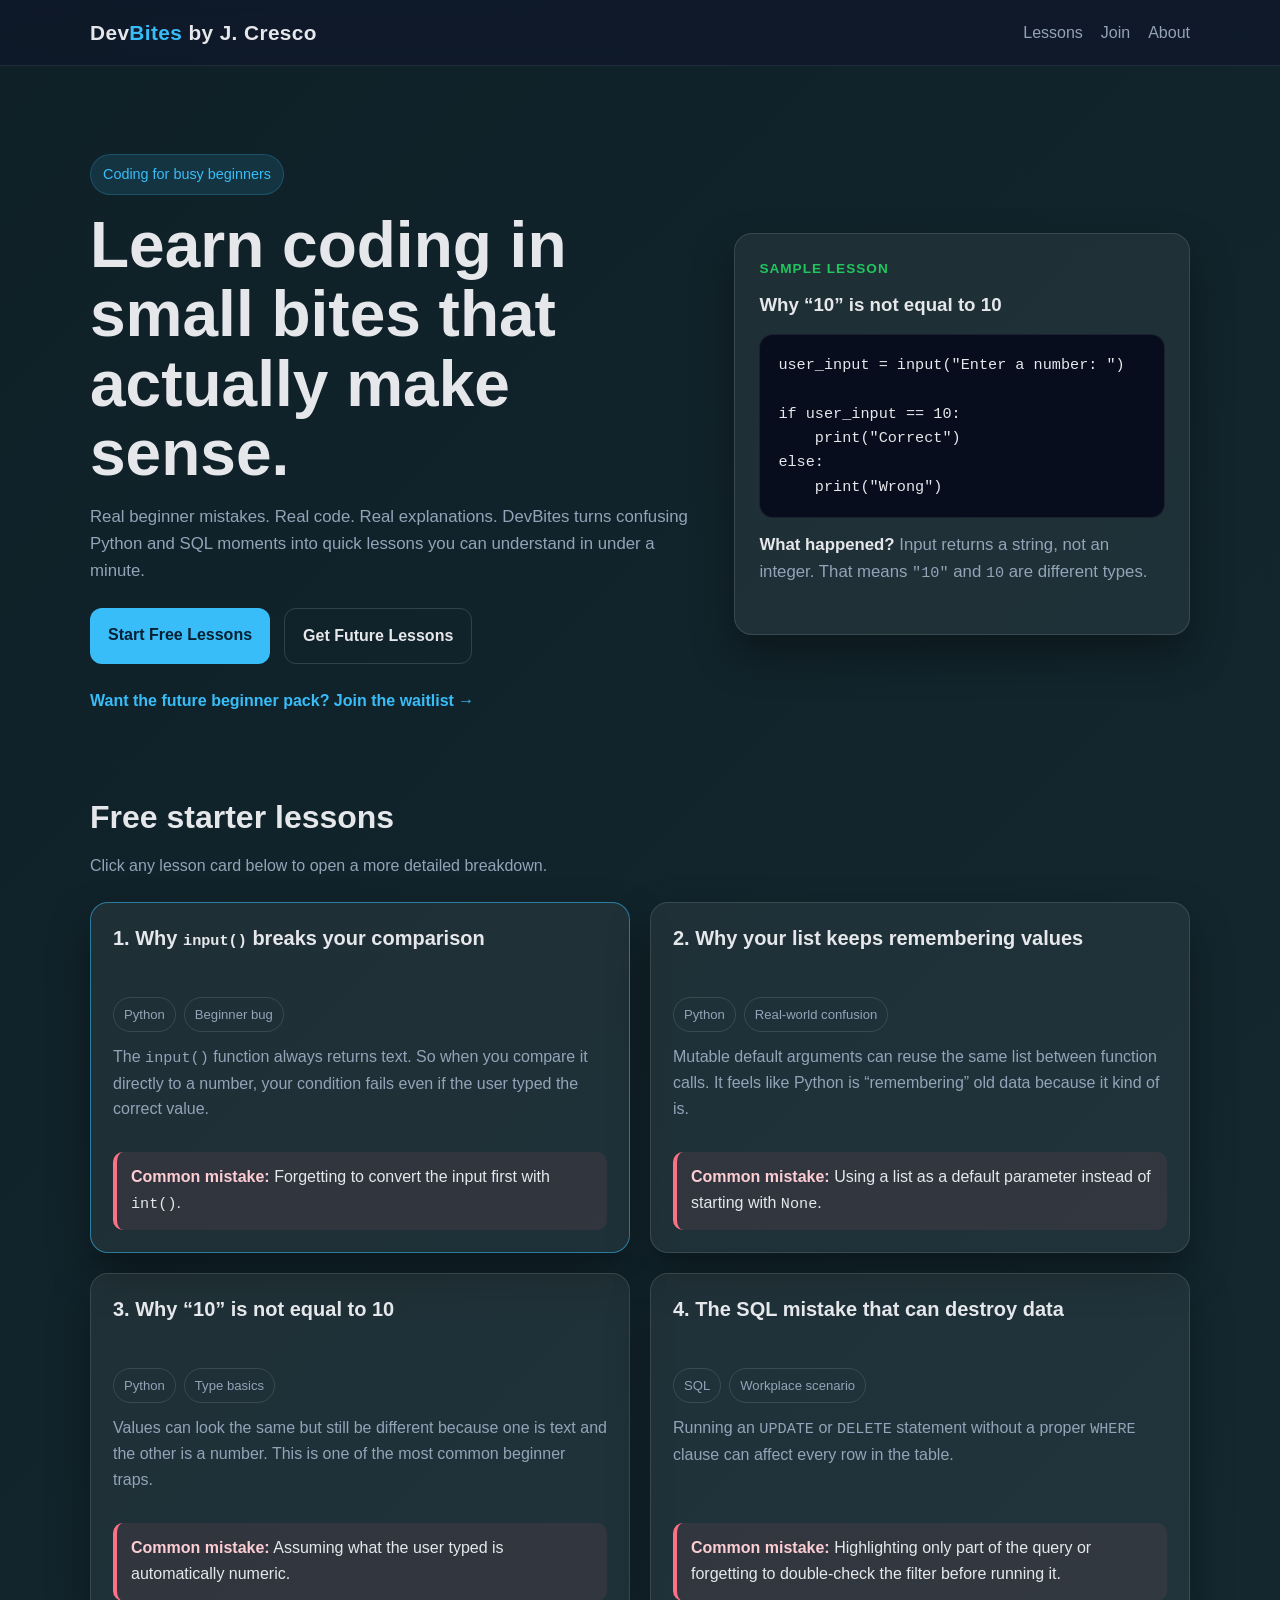
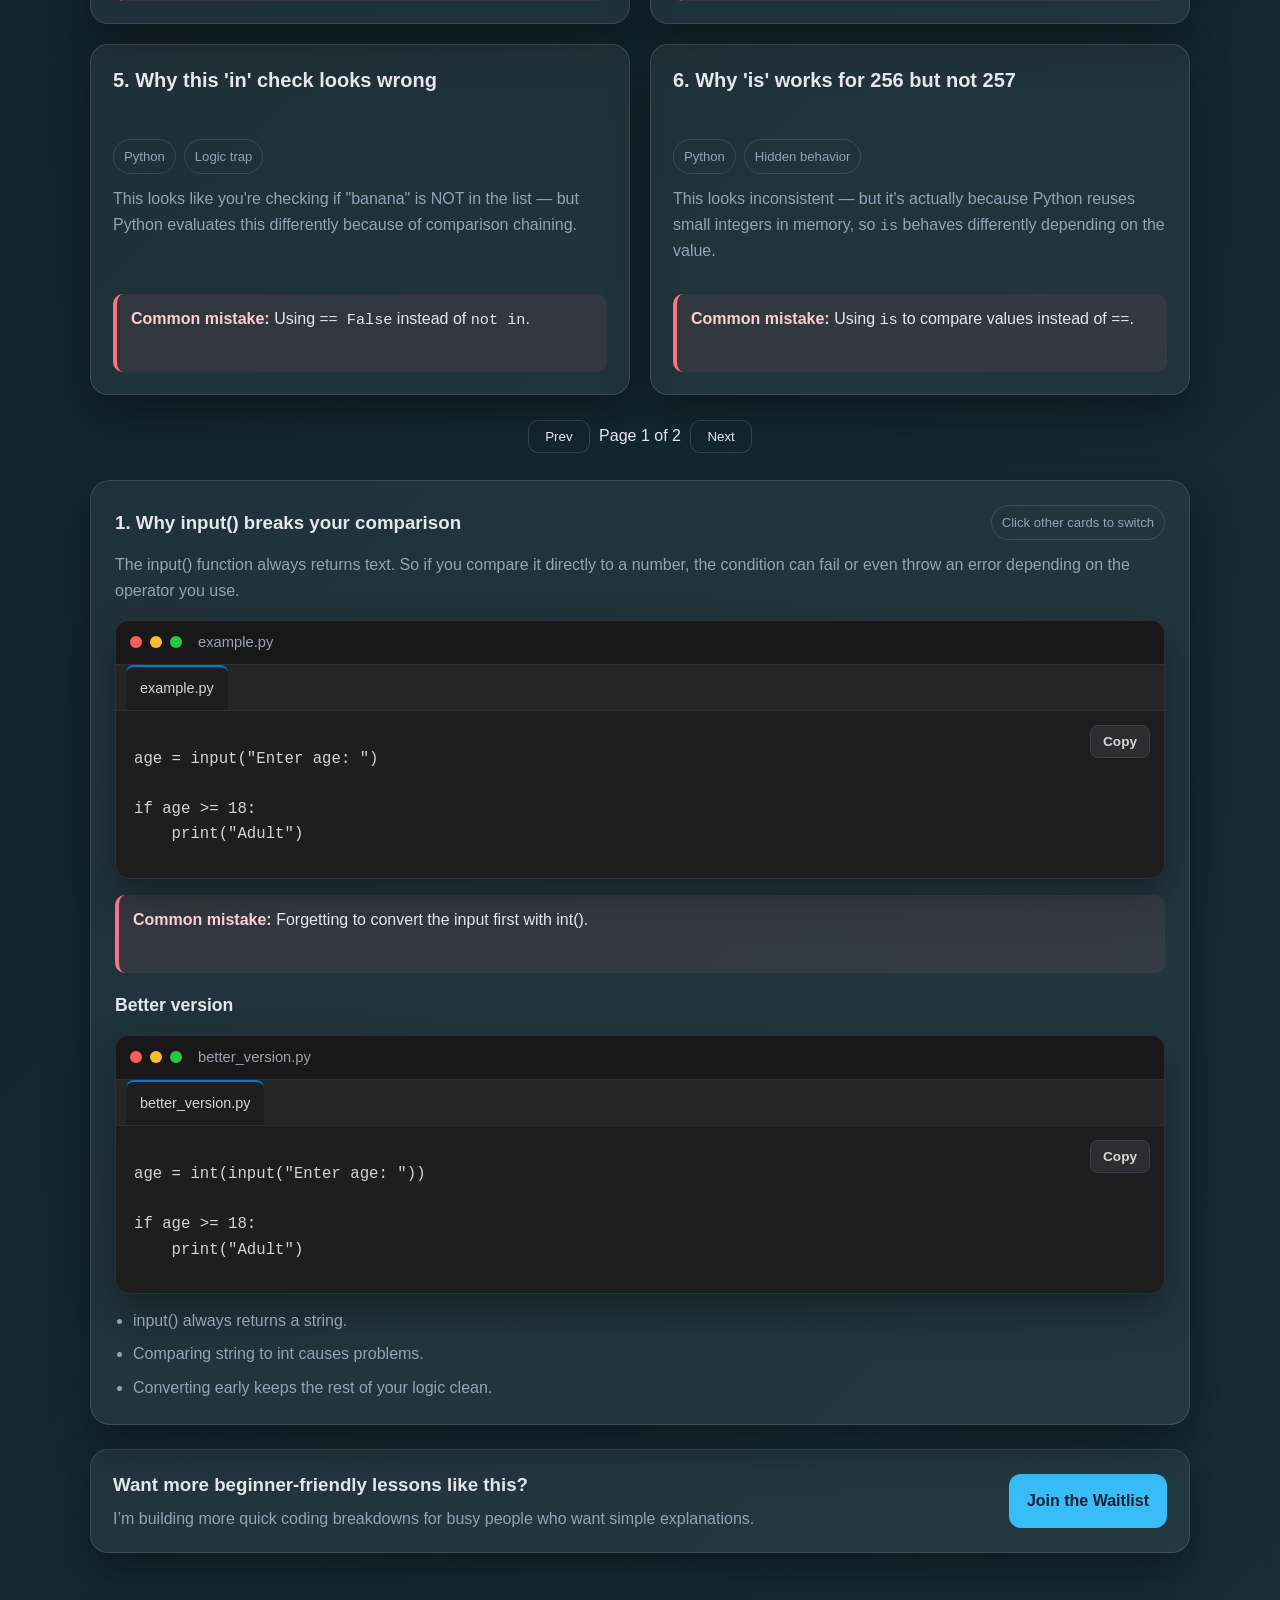
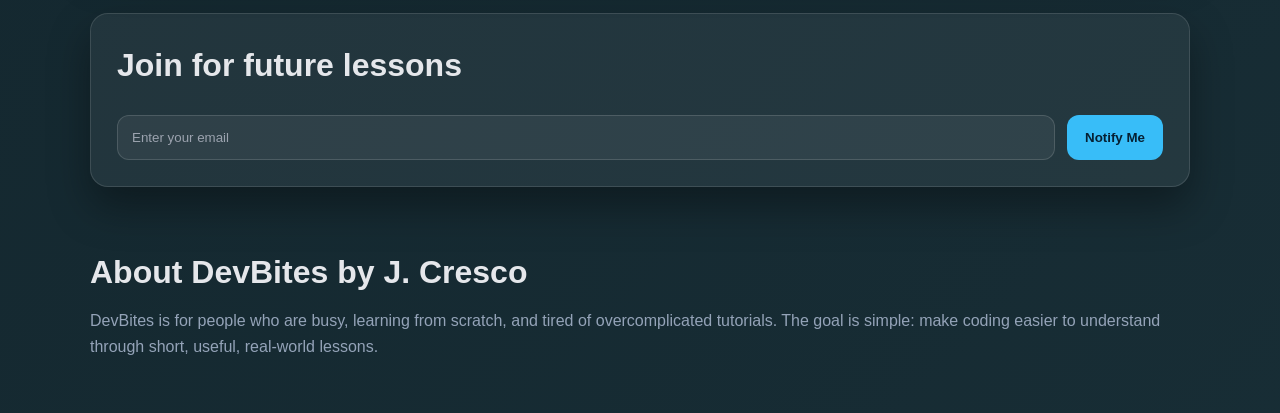
==== index.html @ bccb5536 "Update index.html" ====
<!DOCTYPE html>
<html lang="en">
<head>
    <meta charset="UTF-8">
    <meta name="viewport" content="width=device-width, initial-scale=1.0">
    <link href="styles.css" rel="stylesheet">
    <title>DevBites — Coding in 60 Seconds</title>
</head>
<body>
<nav class="nav">
  <div class="container nav-inner">
    <a href="#home" class="logo">Dev<span>Bites</span> by J. Cresco</a>
    <div class="nav-links">
      <a href="#lessons">Lessons</a>
      <a href="#join">Join</a>
      <a href="#about">About</a>
    </div>
  </div>
</nav>

<header class="hero" id="home">
  <div class="container hero-grid">
    <div>
      <div class="tag">Coding for busy beginners</div>
      <h1>Learn coding in small bites that actually make sense.</h1>
      <p>
        Real beginner mistakes. Real code. Real explanations. DevBites turns confusing Python and SQL moments into quick lessons you can understand in under a minute.
      </p>
      <div class="hero-actions">
        <a href="#lessons" class="btn btn-primary">Start Free Lessons</a>
        <a href="#join" class="btn btn-secondary">Get Future Lessons</a>
      </div>
      <a class="cta-inline" href="#join">Want the future beginner pack? Join the waitlist →</a>
    </div>

    <div class="hero-card">
      <div class="mini-label">Sample lesson</div>
      <h3 style="margin-bottom: 14px;">Why “10” is not equal to 10</h3>
      <div class="code-demo">
<pre><code>user_input = input("Enter a number: ")

if user_input == 10:
    print("Correct")
else:
    print("Wrong")</code></pre>
      </div>
      <p style="margin-top: 14px; color: var(--muted);">
        <strong style="color: var(--text);">What happened?</strong> Input returns a string, not an integer. That means <code>"10"</code> and <code>10</code> are different types.
      </p>
    </div>
  </div>
</header>

<section id="lessons">
  <div class="container">
    <h2 class="section-title">Free starter lessons</h2>
    <p class="section-sub">
      Click any lesson card below to open a more detailed breakdown.
    </p>

    <div class="grid" id="card-container">
      <article class="card" data-title="1. Why input() breaks your comparison" data-description="The input() function always returns text. So if you compare it directly to a number, the condition can fail or even throw an error depending on the operator you use." data-code="age = input(&quot;Enter age: &quot;)\n\nif age &gt;= 18:\n    print(&quot;Adult&quot;)" data-mistake="Forgetting to convert the input first with int()." data-fix="age = int(input(&quot;Enter age: &quot;))\n\nif age &gt;= 18:\n    print(&quot;Adult&quot;)" data-points="input() always returns a string.|Comparing string to int causes problems.|Converting early keeps the rest of your logic clean.">
        <h3>1. Why <code>input()</code> breaks your comparison</h3>
        <div class="lesson-meta">
          <span class="pill">Python</span>
          <span class="pill">Beginner bug</span>
        </div>
        <p class="lesson-text">
          The <code>input()</code> function always returns text. So when you compare it directly to a number, your condition fails even if the user typed the correct value.
        </p>
        <div class="mistake">
          <strong>Common mistake:</strong> Forgetting to convert the input first with <code>int()</code>.
        </div>
      </article>

      <article class="card" data-title="2. Why your list keeps remembering values" data-description="Mutable default arguments can reuse the same list between function calls. It feels like Python is remembering old data because the same list object is reused." data-code="def add_item(item, my_list=[]):\n    my_list.append(item)\n    return my_list" data-mistake="Using a list as a default parameter instead of starting with None." data-fix="def add_item(item, my_list=None):\n    if my_list is None:\n        my_list = []\n    my_list.append(item)\n    return my_list" data-points="Default values are created once.|Lists are mutable, so changes stick around.|Use None for safer function defaults.">
        <h3>2. Why your list keeps remembering values</h3>
        <div class="lesson-meta">
          <span class="pill">Python</span>
          <span class="pill">Real-world confusion</span>
        </div>
        <p class="lesson-text">
          Mutable default arguments can reuse the same list between function calls. It feels like Python is “remembering” old data because it kind of is.
        </p>
        <div class="mistake">
          <strong>Common mistake:</strong> Using a list as a default parameter instead of starting with <code>None</code>.
        </div>
      </article>

      <article class="card" data-title="3. Why “10” is not equal to 10" data-description="Values can look identical to us but still be different to Python because one is text and the other is a number." data-code="print(&quot;10&quot; == 10)   # False\nprint(int(&quot;10&quot;) == 10)   # True" data-mistake="Assuming what the user typed is automatically numeric." data-fix="user_input = int(input(&quot;Enter a number: &quot;))\nprint(user_input == 10)" data-points="Strings and integers are different types.|Same visual value does not mean same data type.|Type conversion is part of real input handling.">
        <h3>3. Why “10” is not equal to 10</h3>
        <div class="lesson-meta">
          <span class="pill">Python</span>
          <span class="pill">Type basics</span>
        </div>
        <p class="lesson-text">
          Values can look the same but still be different because one is text and the other is a number. This is one of the most common beginner traps.
        </p>
        <div class="mistake">
          <strong>Common mistake:</strong> Assuming what the user typed is automatically numeric.
        </div>
      </article>

      <article class="card" data-title="4. The SQL mistake that can destroy data" data-description="Running an UPDATE or DELETE statement without a proper WHERE clause can affect every row in the table. This is one of those simple mistakes with massive consequences." data-code="DELETE FROM Customers\n-- WHERE CustomerID = 12" data-mistake="Highlighting only part of the query or forgetting to double-check the filter before running it." data-fix="SELECT * FROM Customers WHERE CustomerID = 12;\n\nDELETE FROM Customers\nWHERE CustomerID = 12;" data-points="Always preview rows with SELECT first.|Never rush DELETE or UPDATE statements.|One missing WHERE can affect the whole table.">
        <h3>4. The SQL mistake that can destroy data</h3>
        <div class="lesson-meta">
          <span class="pill">SQL</span>
          <span class="pill">Workplace scenario</span>
        </div>
        <p class="lesson-text">
          Running an <code>UPDATE</code> or <code>DELETE</code> statement without a proper <code>WHERE</code> clause can affect every row in the table.
        </p>
        <div class="mistake">
          <strong>Common mistake:</strong> Highlighting only part of the query or forgetting to double-check the filter before running it.
        </div>
      </article>

      <article class="card"
  data-title="5. Why this 'in' check looks wrong"
  data-description="This looks like you're checking if 'banana' is not in the list. But Python evaluates this differently due to operator chaining."
  data-code="items = [&quot;apple&quot;, &quot;banana&quot;, &quot;cherry&quot;]\n\nprint(&quot;banana&quot; in items == False)"
  data-mistake="Assuming this checks if 'banana' is NOT in the list."
  data-fix="items = [&quot;apple&quot;, &quot;banana&quot;, &quot;cherry&quot;]\n\nprint(&quot;banana&quot; not in items)"
  data-points="Python chains comparisons automatically.|This is evaluated differently than expected.|Use 'not in' for clarity.">

  <h3>5. Why this 'in' check looks wrong</h3>

  <div class="lesson-meta">
    <span class="pill">Python</span>
    <span class="pill">Logic trap</span>
  </div>

  <p class="lesson-text">
    This looks like you're checking if "banana" is NOT in the list — but Python evaluates this differently because of comparison chaining.
  </p>

  <div class="mistake">
    <strong>Common mistake:</strong> Using <code>== False</code> instead of <code>not in</code>.
  </div>
</article>

        <article class="card"
  data-title="6. Why 'is' works for 256 but not 257"
  data-description="This looks inconsistent — but it's actually about how Python handles memory and object identity."
  data-code="a = 256\nb = 256\nprint(a is b)\n\nx = int(&quot;257&quot;)\ny = int(&quot;257&quot;)\nprint(x is y)"
  data-mistake="Using 'is' to compare values instead of checking identity."
  data-fix="a = 256\nb = 256\nprint(a == b)\n\nx = int(&quot;257&quot;)\ny = int(&quot;257&quot;)\nprint(x == y)"
  data-points="'is' checks if both variables point to the same object.|Python caches small integers (usually -5 to 256).|Use '==' when comparing values, not 'is'.">

  <h3>6. Why 'is' works for 256 but not 257</h3>

  <div class="lesson-meta">
    <span class="pill">Python</span>
    <span class="pill">Hidden behavior</span>
  </div>

  <p class="lesson-text">
    This looks inconsistent — but it's actually because Python reuses small integers in memory, so <code>is</code> behaves differently depending on the value.
  </p>

  <div class="mistake">
    <strong>Common mistake:</strong> Using <code>is</code> to compare values instead of <code>==</code>.
  </div>
</article>

        <article class="card"
  data-title="7. Why modifying one list changes the other"
  data-description="This looks like you're creating a copy — but both variables actually point to the same list in memory."
  data-code="a = [1, 2, 3]\nb = a\n\nb.append(4)\n\nprint(a)"
  data-mistake="Assuming that assigning a list to another variable creates a copy."
  data-fix="a = [1, 2, 3]\nb = a.copy()\n\nb.append(4)\n\nprint(a)"
  data-points="Lists are mutable objects.|Assignment copies the reference, not the value.|Use .copy() to create a separate list.">

  <h3>7. Why modifying one list changes the other</h3>

  <div class="lesson-meta">
    <span class="pill">Python</span>
    <span class="pill">Memory trap</span>
  </div>

  <p class="lesson-text">
    It looks like <code>b</code> is a separate list — but it's actually pointing to the same object as <code>a</code>, so changes affect both.
  </p>

  <div class="mistake">
    <strong>Common mistake:</strong> Thinking <code>b = a</code> creates a copy instead of a reference.
  </div>
</article>  

     <article class="card"
  data-title="8. Why removing items in a loop breaks your list"
  data-description="Removing items while looping through a list can skip elements and give unexpected results."
  data-code="data = [1, 2, 3, 4]\n\nfor i in data:\n    if i % 2 == 0:\n        data.remove(i)\n\nprint(data)"
  data-mistake="Modifying a list while iterating over it."
  data-fix="data = [1, 2, 3, 4]\n\nfiltered = [i for i in data if i % 2 != 0]\n\nprint(filtered)"
  data-points="Removing items shifts the list positions.|The loop skips elements after removal.|Use list comprehension or a copy instead.">

  <h3>8. Why removing items in a loop breaks your list</h3>

  <div class="lesson-meta">
    <span class="pill">Python</span>
    <span class="pill">Loop trap</span>
  </div>

  <p class="lesson-text">
    Removing items while looping through a list can skip elements because the list shifts during iteration.
  </p>

  <div class="mistake">
    <strong>Common mistake:</strong> Modifying a list while iterating over it.
      
  </div>
</article>
        
        <article class="card"
  data-title="9. Why length stays 3 even after clearing the list"
  data-description="You stored the length before modifying the list, so it doesn't change when the list is cleared."
  data-code="data = [1, 2, 3]\n\nlength = len(data)\ndata.clear()\n\nprint(length)\nprint(data)"
  data-mistake="Assuming variables automatically update when the original data changes."
  data-fix="data = [1, 2, 3]\n\ndata.clear()\nlength = len(data)\n\nprint(length)\nprint(data)"
  data-points="Variables store values, not live references to results.|len() is evaluated once when assigned.|Recalculate values after modifying data.">

  <h3>9. Why length stays 3 even after clearing the list</h3>

  <div class="lesson-meta">
    <span class="pill">Python</span>
    <span class="pill">State trap</span>
  </div>

  <p class="lesson-text">
    The length is calculated before the list is cleared — so the variable keeps the old value even after the list changes.
  </p>

  <div class="mistake">
    <strong>Common mistake:</strong> Thinking variables update automatically when the data changes.
  </div>
</article>

<article class="card"
  data-title="10. Why += changes the original list"
  data-description="Using += on a list modifies the same object instead of creating a new one, which can be confusing when multiple variables point to it."
  data-code="a = [1, 2]\nb = a\n\na += [3]\n\nprint(b)"
  data-mistake="Thinking += creates a brand new list every time."
  data-fix="a = [1, 2]\nb = a.copy()\n\na += [3]\n\nprint(b)"
  data-points="Lists are mutable.|+= changes the existing list object.|Copy first if you want separate lists.">

  <h3>10. Why <code>+=</code> changes the original list</h3>

  <div class="lesson-meta">
    <span class="pill">Python</span>
    <span class="pill">Mutation trap</span>
  </div>

  <p class="lesson-text">
    It looks harmless, but <code>+=</code> can modify the same list in place — which means other variables pointing to it also see the change.
  </p>

  <div class="mistake">
    <strong>Common mistake:</strong> Thinking <code>+=</code> always creates a brand new list.
  </div>
</article>

        <article class="card"
  data-title="11. Why negative indexing works backwards"
  data-description="Python allows you to access list elements from the end using negative numbers. This can be confusing if you're only used to starting from index 0."
  data-code="data = [1, 2, 3, 4]\n\nprint(data[-1])\nprint(data[-2])"
  data-mistake="Thinking negative indexes are invalid or will cause an error."
  data-fix="data = [1, 2, 3, 4]\n\n# Last item\nprint(data[-1])\n\n# Second to last item\nprint(data[-2])"
  data-points="Index -1 means last item.|Index -2 means second to last.|Negative indexing works from the end of the list.">

  <h3>11. Why negative indexing works backwards</h3>

  <div class="lesson-meta">
    <span class="pill">Python</span>
    <span class="pill">Indexing</span>
  </div>

  <p class="lesson-text">
    Python lets you access elements from the end of a list using negative indexes — which is powerful once you understand it.
  </p>

  <div class="mistake">
    <strong>Common mistake:</strong> Thinking negative indexes are invalid or will cause an error.
  </div>
</article>
        </div>

<div class="pagination">
  <button id="prev">Prev</button>
  <span id="page-info"></span>
  <button id="next">Next</button>
</div>

    <div class="detail-box glow-box" id="lesson-detail">
  <div class="detail-top">
    <h3 id="detail-title">1. Why input() breaks your comparison</h3>
    <span class="pill">Click other cards to switch</span>
  </div>

  <p class="detail-description" id="detail-description">
    The input() function always returns text. So if you compare it directly to a number, the condition can fail or even throw an error depending on the operator you use.
  </p>

  <div class="editor-code-box">
    <div class="editor-topbar">
      <div class="window-controls">
        <span class="dot red"></span>
        <span class="dot yellow"></span>
        <span class="dot green"></span>
      </div>
      <div class="editor-title">example.py</div>
    </div>

    <div class="tab-bar">
      <div class="tab active">example.py</div>
    </div>

    <div class="code-wrapper">
      <button class="copy-btn" data-copy="detail-code">Copy</button>
      <pre><code id="detail-code">age = input("Enter age: ")

if age >= 18:
    print("Adult")</code></pre>
    </div>
  </div>

  <div class="mistake detail-mistake-box">
    <strong>Common mistake:</strong>
    <span id="detail-mistake">Forgetting to convert the input first with int().</span>
  </div>

  <h3 class="section-heading">Better version</h3>

  <div class="editor-code-box">
    <div class="editor-topbar">
      <div class="window-controls">
        <span class="dot red"></span>
        <span class="dot yellow"></span>
        <span class="dot green"></span>
      </div>
      <div class="editor-title">better_version.py</div>
    </div>

    <div class="tab-bar">
      <div class="tab active">better_version.py</div>
    </div>

    <div class="code-wrapper">
      <button class="copy-btn" data-copy="detail-fix">Copy</button>
      <pre><code id="detail-fix">age = int(input("Enter age: "))

if age >= 18:
    print("Adult")</code></pre>
    </div>
  </div>

  <ul class="detail-list" id="detail-points">
    <li>input() always returns a string.</li>
    <li>Comparing string to int causes problems.</li>
    <li>Converting early keeps the rest of your logic clean.</li>
  </ul>
</div>

<div class="cta-strip">
  <div>
    <h3 class="cta-heading">Want more beginner-friendly lessons like this?</h3>
    <p>I’m building more quick coding breakdowns for busy people who want simple explanations.</p>
  </div>
  <a href="#join" class="btn btn-primary">Join the Waitlist</a>
</div>
</section>

<section id="join">
  <div class="container">
    <div class="email-box">
      <h2 class="section-title">Join for future lessons</h2>
      <form action="https://formspree.io/f/xqewzlkz" method="POST">
  <input type="email" name="email" placeholder="Enter your email" required>
  <input type="hidden" name="_next" value="https://kaelmic.github.io/devbites/thank-you.html">
  <button class="btn btn-primary" type="submit">Notify Me</button>
</form>
    </div>
  </div>
</section>

<section id="about" class="about">
  <div class="container">
    <h2 class="section-title">About DevBites by J. Cresco</h2>
    <p class="section-sub">
      DevBites is for people who are busy, learning from scratch, and tired of overcomplicated tutorials. The goal is simple: make coding easier to understand through short, useful, real-world lessons.
    </p>
  </div>
</section>

  <script src="script.js"></script>

</body>
</html>
---- styles.css ----
:root {
      --bg: #0f172a;
      --card: rgba(255, 255, 255, 0.06);
      --card-border: rgba(255, 255, 255, 0.12);
      --text: #e5e7eb;
      --muted: #94a3b8;
      --accent: #38bdf8;
      --accent-2: #22c55e;
      --danger: #fb7185;
      --shadow: 0 20px 40px rgba(0, 0, 0, 0.35);
      --radius: 18px;
      --max: 1100px;
    }

    * {
      box-sizing: border-box;
      margin: 0;
      padding: 0;
    }

    html {
      scroll-behavior: smooth;
    }

    body {
      font-family: Arial, Helvetica, sans-serif;
      background: linear-gradient(135deg, #0f2027, #203a43, #2c5364);
      background-size: 400% 400%;
      color: #e5e7eb;;
      line-height: 1.6;
    }

    a {
      color: inherit;
      text-decoration: none;
    }

    .container {
      width: min(92%, var(--max));
      margin: 0 auto;
    }

    .nav {
      position: sticky;
      top: 0;
      backdrop-filter: blur(10px);
      background: rgba(15, 23, 42, 0.75);
      border-bottom: 1px solid rgba(255,255,255,0.08);
      z-index: 100;
    }

    .nav-inner {
      display: flex;
      align-items: center;
      justify-content: space-between;
      padding: 16px 0;
    }

    .logo {
      font-size: 1.3rem;
      font-weight: 700;
      letter-spacing: 0.4px;
    }

    .logo span {
      color: var(--accent);
    }


    .nav-links {
      display: flex;
      gap: 18px;
      flex-wrap: wrap;
    }

    .nav-links a {
      color: var(--muted);
      transition: 0.2s ease;
    }

    .nav-links a:hover {
      color: var(--text);
    }

    .hero {
      padding: 88px 0 48px;
    }

    .hero-grid {
      display: grid;
      grid-template-columns: 1.15fr 0.85fr;
      gap: 28px;
      align-items: center;
    }

    .tag {
      display: inline-block;
      background: rgba(56, 189, 248, 0.12);
      color: var(--accent);
      border: 1px solid rgba(56, 189, 248, 0.22);
      padding: 8px 12px;
      border-radius: 999px;
      font-size: 0.9rem;
      margin-bottom: 16px;
    }

     h1 {
      font-size: clamp(2.2rem, 5vw, 4rem);
      line-height: 1.08;
      margin-bottom: 16px;
    }

    .hero p {
      color: var(--muted);
      font-size: 1.05rem;
      max-width: 620px;
      margin-bottom: 24px;
    }

    .hero-actions {
      display: flex;
      gap: 14px;
      flex-wrap: wrap;
      margin-bottom: 16px;
    }

    .btn {
      display: inline-block;
      padding: 14px 18px;
      border-radius: 12px;
      font-weight: 700;
      transition: transform 0.2s ease, opacity 0.2s ease, background 0.2s ease;
      border: none;
      cursor: pointer;
    }

    .btn:hover {
      transform: translateY(-2px);
      opacity: 0.95;
    }

    .btn-primary {
      background: var(--accent);
      color: #062033;
    }

    .btn-secondary {
      background: transparent;
      border: 1px solid rgba(255,255,255,0.14);
      color: var(--text);
    }

    .hero-card,
    .card,
    .email-box,
    .footer-box,
    .detail-box,
    .cta-strip {
      background: var(--card);
      border: 1px solid var(--card-border);
      border-radius: var(--radius);
      box-shadow: var(--shadow);
    }

    .hero-card {
      padding: 24px;
    }

    .mini-label {
      color: var(--accent-2);
      font-size: 0.85rem;
      font-weight: 700;
      margin-bottom: 10px;
      text-transform: uppercase;
      letter-spacing: 1px;
    }

    .code-demo {
      position: relative;
      background: rgba(2, 6, 23, 0.8);
      border-radius: 14px;
      padding: 18px;
      overflow-x: auto;
      border: 1px solid rgba(255,255,255,0.08);
    }

    .copy-btn {
      position: absolute;
      top: 12px;
      right: 12px;
      padding: 8px 12px;
      border: 1px solid rgba(255,255,255,0.12);
      background: rgba(255,255,255,0.08);
      color: var(--text);
      border-radius: 10px;
      cursor: pointer;
      font-size: 0.85rem;
      font-weight: 700;
      transition: 0.2s ease;
    }

    .copy-btn:hover {
      background: rgba(255,255,255,0.14);
    }

    pre, code {
      font-family: Consolas, Monaco, 'Courier New', monospace;
      font-size: 0.95rem;
    }

    section {
      padding: 30px 0;
    }

    .section-title {
      font-size: 2rem;
      margin-bottom: 10px;
    }

    .section-sub {
      color: var(--muted);
      margin-bottom: 24px;
      max-width: 100%;
    }

    .cta-inline {
      display: inline-flex;
      align-items: center;
      gap: 10px;
      color: var(--accent);
      font-weight: 700;
      margin-top: 8px;
    }

    .grid {
      display: grid;
      grid-template-columns: repeat(2, minmax(0, 1fr));
      gap: 20px;
      align-items: stretch;
    }

    .card {
      padding: 22px;
      transition: transform 0.2s ease, border-color 0.2s ease;
      cursor: pointer;
      display: flex;
      flex-direction: column;
      height: 100%;
    }

    .card:hover {
      transform: translateY(-5px);
      border-color: rgba(56, 189, 248, 0.4);
      background-color:#234350;
    }

    .card.active {
      border-color: rgba(56, 189, 248, 0.55);
    }

    .card h3 {
      font-size: 1.25rem;
  margin: 0 0 8px;
  min-height: 64px;
  line-height: 1.35;
    }

    .lesson-meta {
      display: flex;
  gap: 8px;
  flex-wrap: wrap;
  align-items: center;
  margin: 0 0 12px;
  min-height: 34px;
    }

    .pill {
      display: inline-block;
      padding: 6px 10px;
      border-radius: 999px;
      font-size: 0.82rem;
      color: var(--muted);
      border: 1px solid rgba(255,255,255,0.12);
    }

    .lesson-text {
      color: var(--muted);
      margin: 0 0 12px;
  min-height: 96px;
  line-height: 1.6;
    }

    .mistake {
      margin-top: auto;
  padding: 12px 14px;
  border-left: 4px solid var(--danger);
  background: rgba(251, 113, 133, 0.08);
  border-radius: 10px;
  min-height: 78px;
    }

    .mistake strong {
      color: #fecdd3;
    }

    .detail-box {
      padding: 24px;
      margin-top: 22px;
    }

    .detail-top {
      display: flex;
      align-items: center;
      justify-content: space-between;
      gap: 14px;
      margin-bottom: 12px;
      flex-wrap: wrap;
    }

    .detail-description {
      color: var(--muted);
      margin-bottom: 16px;
    }

    .detail-list {
      color: var(--muted);
      padding-left: 18px;
      margin-top: 14px;
    }

    .detail-list li + li {
      margin-top: 8px;
    }

    .cta-strip {
      padding: 20px 22px;
      display: flex;
      justify-content: space-between;
      gap: 20px;
      align-items: center;
      flex-wrap: wrap;
      margin-top: 24px;
    }

    .cta-strip p {
      color: var(--muted);
    }

    .email-box {
      padding: 26px;
      display: grid;
      gap: 14px;
    }

    .email-box p {
      color: var(--muted);
    }

    form {
      display: flex;
      gap: 12px;
      flex-wrap: wrap;
    }

    input[type="email"] {
      flex: 1 1 260px;
      padding: 14px;
      border-radius: 12px;
      border: 1px solid rgba(255,255,255,0.14);
      background: rgba(255,255,255,0.06);
      color: var(--text);
      outline: none;
    }

    input[type="email"]::placeholder {
      color: #9ca3af;
    }

    .about p,
    .footer-note {
      color: var(--muted);
    }

    footer {
      padding: 18px 0 48px;
    }

    .footer-box {
      padding: 100px;
      text-align: center;
    }

    @media (max-width: 900px) {
      .hero-grid,
      .grid {
        grid-template-columns: 1fr;
      }

      .nav-inner {
        gap: 12px;
        align-items: flex-start;
        flex-direction: column;
      }
    }

    .editor-code-box {
  margin-top: 16px;
  border: 1px solid #2a2f3a;
  border-radius: 14px;
  overflow: hidden;
  background: #1e1e1e;
  box-shadow: 0 18px 40px rgba(0, 0, 0, 0.35);
}

.editor-topbar {
  display: flex;
  align-items: center;
  gap: 16px;
  padding: 10px 14px;
  background: #181818;
  border-bottom: 1px solid #2a2f3a;
}

.window-controls {
  display: flex;
  gap: 8px;
}

.dot {
  width: 12px;
  height: 12px;
  border-radius: 50%;
}

.red {
  background: #ff5f56;
}

.yellow {
  background: #ffbd2e;
}

.green {
  background: #27c93f;
}

.editor-title {
  color: #9ca3af;
  font-size: 0.92rem;
}

.tab-bar {
  background: #252526;
  border-bottom: 1px solid #2a2f3a;
  padding: 0 10px;
}

.tab {
  display: inline-block;
  background: #1e1e1e;
  color: #d4d4d4;
  padding: 10px 14px;
  border-top-left-radius: 8px;
  border-top-right-radius: 8px;
  font-size: 0.9rem;
}

.tab.active {
  border-top: 2px solid #007acc;
}

.code-wrapper {
  position: relative;
  padding: 18px 0 18px;
}

.copy-btn {
  position: absolute;
  top: 14px;
  right: 14px;
  border: 1px solid #3a3f4b;
  background: #2d2d30;
  color: #d4d4d4;
  padding: 8px 12px;
  border-radius: 8px;
  cursor: pointer;
  font-weight: 700;
}

.copy-btn:hover {
  background: #3a3f4b;
}

.code-wrapper pre {
  margin: 0;
  padding: 18px 18px 12px;
  overflow-x: auto;
}

.code-wrapper code {
  font-family: Consolas, Monaco, "Courier New", monospace;
  font-size: 0.98rem;
  white-space: pre;
  display: block;
  color: #d4d4d4;
}

.glow-box {
  position: relative;
  border-radius: 20px;
  animation: softGlow 2.8s ease-in-out infinite;
}

@keyframes softGlow {
  0% {
    box-shadow:
      0 0 8px rgba(0, 255, 255, 0.15),
      0 0 16px rgba(0, 255, 255, 0.08);
  }
  50% {
    box-shadow:
      0 0 18px rgba(0, 255, 255, 0.35),
      0 0 36px rgba(0, 255, 255, 0.18);
  }
  100% {
    box-shadow:
      0 0 8px rgba(0, 255, 255, 0.15),
      0 0 16px rgba(0, 255, 255, 0.08);
  }
}

.detail-mistake-box {
  margin-top: 16px;
}

.section-heading {
  margin: 18px 0 10px;
  font-size: 1.1rem;
}

.cta-heading {
  margin-bottom: 6px;
}

.pagination {
  margin-top: 20px;
  text-align: center;
}

.pagination button {
  padding: 8px 16px;
  margin: 5px;
  cursor: pointer;
  border-radius: 10px;
  background: transparent;
      border: 1px solid rgba(255,255,255,0.14);
      color: var(--text);
}

.pagination button:hover{
  background-color: #062033;
}
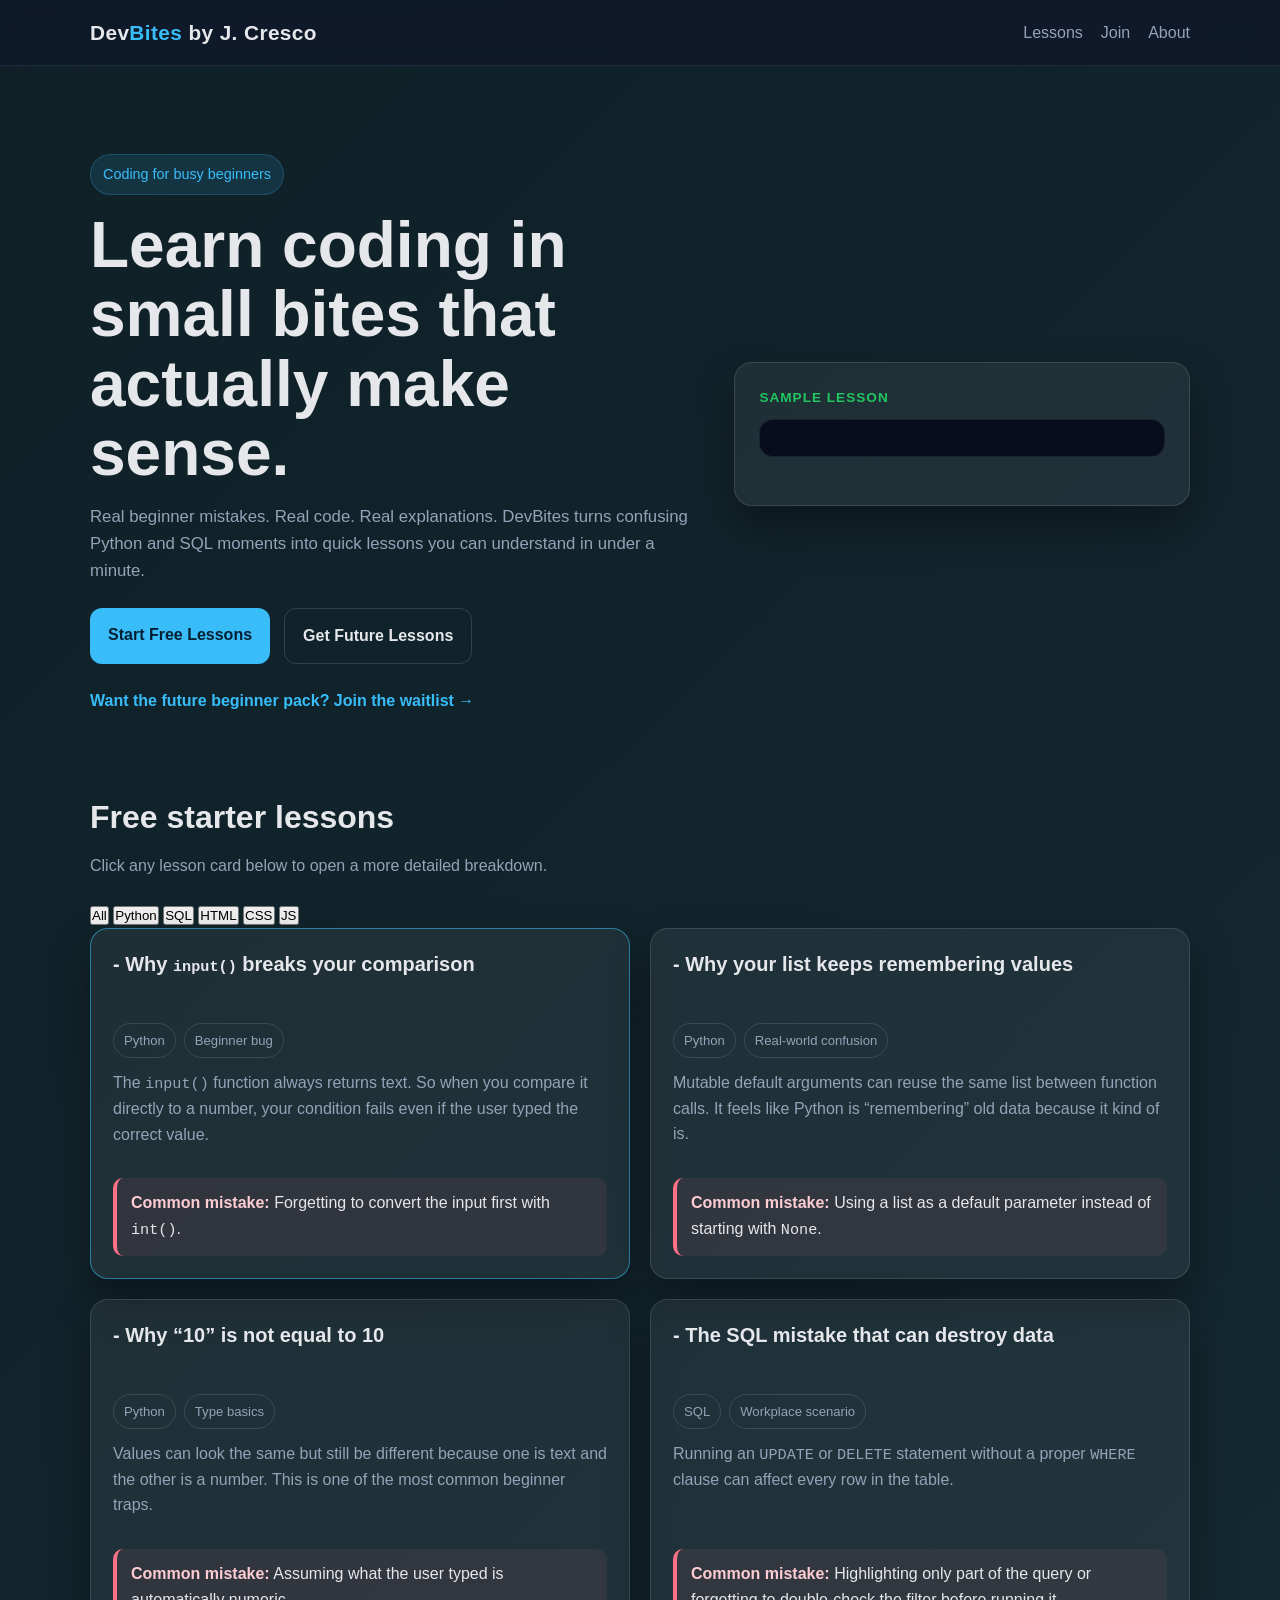
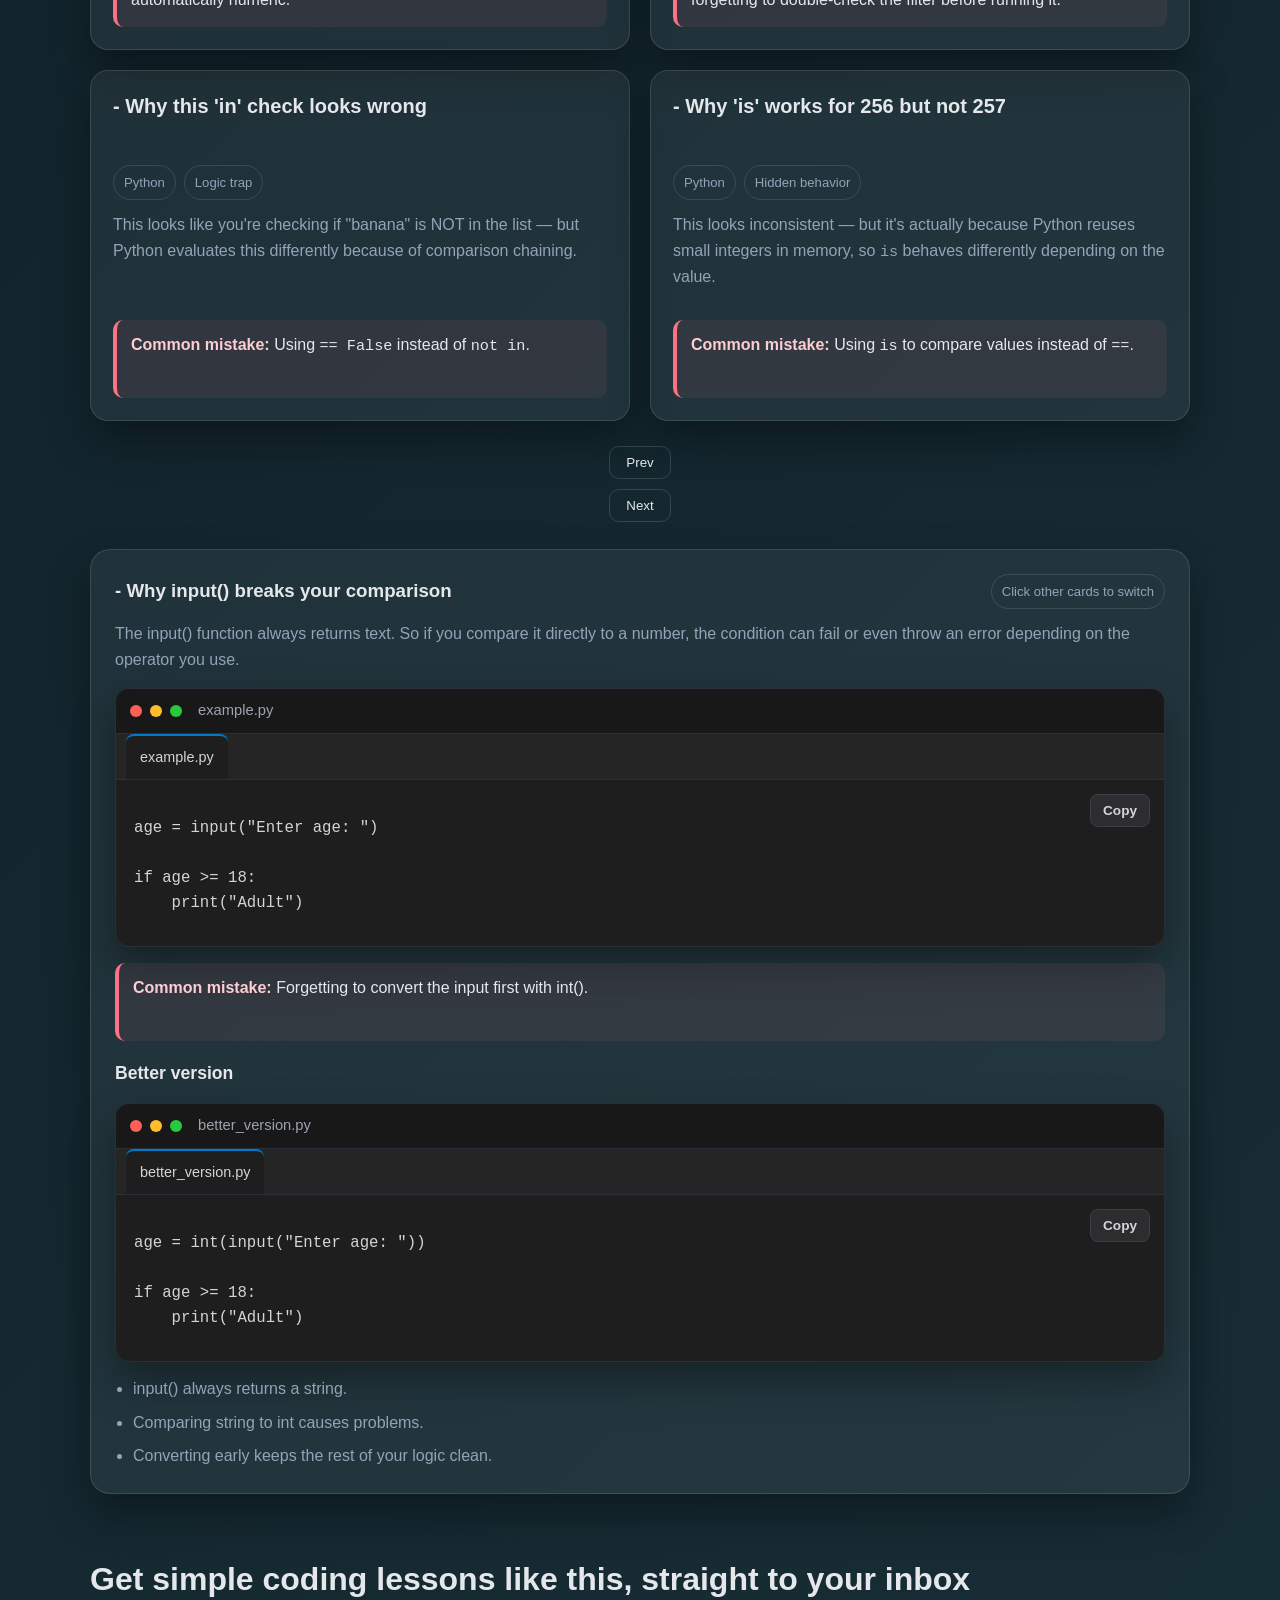
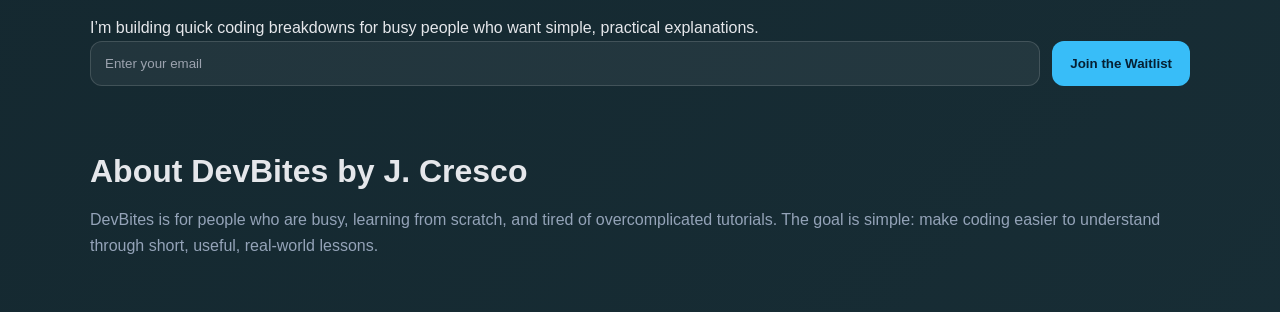
==== commit bd238248: "added tabs and more cards" ====
--- a/index.html
+++ b/index.html
@@ -33,21 +33,19 @@
       <a class="cta-inline" href="#join">Want the future beginner pack? Join the waitlist →</a>
     </div>
 
-    <div class="hero-card">
+    <div class="hero-card" id="hero-card">
       <div class="mini-label">Sample lesson</div>
-      <h3 style="margin-bottom: 14px;">Why “10” is not equal to 10</h3>
-      <div class="code-demo">
-<pre><code>user_input = input("Enter a number: ")
-
-if user_input == 10:
-    print("Correct")
-else:
-    print("Wrong")</code></pre>
-      </div>
-      <p style="margin-top: 14px; color: var(--muted);">
-        <strong style="color: var(--text);">What happened?</strong> Input returns a string, not an integer. That means <code>"10"</code> and <code>10</code> are different types.
-      </p>
-    </div>
+    <div class="hero-inner" id="hero-inner">
+  
+  <h3 id="hero-title"></h3>
+
+  <div class="code-demo">
+    <pre><code id="hero-code"></code></pre>
+  </div>
+
+  <p id="hero-desc" class="hero-desc"></p>
+</div>
+</div>
   </div>
 </header>
 
@@ -57,10 +55,18 @@
     <p class="section-sub">
       Click any lesson card below to open a more detailed breakdown.
     </p>
+<div class="lesson-tabs">
+  <button class="tab-filter active-tab" data-filter="all">All</button>
+  <button class="tab-filter" data-filter="python">Python</button>
+  <button class="tab-filter" data-filter="sql">SQL</button>
+  <button class="tab-filter" data-filter="html">HTML</button>
+  <button class="tab-filter" data-filter="css">CSS</button>
+  <button class="tab-filter" data-filter="js">JS</button>
+</div>
 
     <div class="grid" id="card-container">
-      <article class="card" data-title="1. Why input() breaks your comparison" data-description="The input() function always returns text. So if you compare it directly to a number, the condition can fail or even throw an error depending on the operator you use." data-code="age = input(&quot;Enter age: &quot;)\n\nif age &gt;= 18:\n    print(&quot;Adult&quot;)" data-mistake="Forgetting to convert the input first with int()." data-fix="age = int(input(&quot;Enter age: &quot;))\n\nif age &gt;= 18:\n    print(&quot;Adult&quot;)" data-points="input() always returns a string.|Comparing string to int causes problems.|Converting early keeps the rest of your logic clean.">
-        <h3>1. Why <code>input()</code> breaks your comparison</h3>
+      <article class="card" data-category="python" data-title="- Why input() breaks your comparison" data-description="The input() function always returns text. So if you compare it directly to a number, the condition can fail or even throw an error depending on the operator you use." data-code="age = input(&quot;Enter age: &quot;)\n\nif age &gt;= 18:\n    print(&quot;Adult&quot;)" data-mistake="Forgetting to convert the input first with int()." data-fix="age = int(input(&quot;Enter age: &quot;))\n\nif age &gt;= 18:\n    print(&quot;Adult&quot;)" data-points="input() always returns a string.|Comparing string to int causes problems.|Converting early keeps the rest of your logic clean.">
+        <h3>- Why <code>input()</code> breaks your comparison</h3>
         <div class="lesson-meta">
           <span class="pill">Python</span>
           <span class="pill">Beginner bug</span>
@@ -73,8 +79,8 @@
         </div>
       </article>
 
-      <article class="card" data-title="2. Why your list keeps remembering values" data-description="Mutable default arguments can reuse the same list between function calls. It feels like Python is remembering old data because the same list object is reused." data-code="def add_item(item, my_list=[]):\n    my_list.append(item)\n    return my_list" data-mistake="Using a list as a default parameter instead of starting with None." data-fix="def add_item(item, my_list=None):\n    if my_list is None:\n        my_list = []\n    my_list.append(item)\n    return my_list" data-points="Default values are created once.|Lists are mutable, so changes stick around.|Use None for safer function defaults.">
-        <h3>2. Why your list keeps remembering values</h3>
+      <article class="card" data-category="python" data-title="- Why your list keeps remembering values" data-description="Mutable default arguments can reuse the same list between function calls. It feels like Python is remembering old data because the same list object is reused." data-code="def add_item(item, my_list=[]):\n    my_list.append(item)\n    return my_list" data-mistake="Using a list as a default parameter instead of starting with None." data-fix="def add_item(item, my_list=None):\n    if my_list is None:\n        my_list = []\n    my_list.append(item)\n    return my_list" data-points="Default values are created once.|Lists are mutable, so changes stick around.|Use None for safer function defaults.">
+        <h3>- Why your list keeps remembering values</h3>
         <div class="lesson-meta">
           <span class="pill">Python</span>
           <span class="pill">Real-world confusion</span>
@@ -87,8 +93,8 @@
         </div>
       </article>
 
-      <article class="card" data-title="3. Why “10” is not equal to 10" data-description="Values can look identical to us but still be different to Python because one is text and the other is a number." data-code="print(&quot;10&quot; == 10)   # False\nprint(int(&quot;10&quot;) == 10)   # True" data-mistake="Assuming what the user typed is automatically numeric." data-fix="user_input = int(input(&quot;Enter a number: &quot;))\nprint(user_input == 10)" data-points="Strings and integers are different types.|Same visual value does not mean same data type.|Type conversion is part of real input handling.">
-        <h3>3. Why “10” is not equal to 10</h3>
+      <article class="card" data-category="python" data-title="- Why “10” is not equal to 10" data-description="Values can look identical to us but still be different to Python because one is text and the other is a number." data-code="print(&quot;10&quot; == 10)   # False\nprint(int(&quot;10&quot;) == 10)   # True" data-mistake="Assuming what the user typed is automatically numeric." data-fix="user_input = int(input(&quot;Enter a number: &quot;))\nprint(user_input == 10)" data-points="Strings and integers are different types.|Same visual value does not mean same data type.|Type conversion is part of real input handling.">
+        <h3>- Why “10” is not equal to 10</h3>
         <div class="lesson-meta">
           <span class="pill">Python</span>
           <span class="pill">Type basics</span>
@@ -101,8 +107,8 @@
         </div>
       </article>
 
-      <article class="card" data-title="4. The SQL mistake that can destroy data" data-description="Running an UPDATE or DELETE statement without a proper WHERE clause can affect every row in the table. This is one of those simple mistakes with massive consequences." data-code="DELETE FROM Customers\n-- WHERE CustomerID = 12" data-mistake="Highlighting only part of the query or forgetting to double-check the filter before running it." data-fix="SELECT * FROM Customers WHERE CustomerID = 12;\n\nDELETE FROM Customers\nWHERE CustomerID = 12;" data-points="Always preview rows with SELECT first.|Never rush DELETE or UPDATE statements.|One missing WHERE can affect the whole table.">
-        <h3>4. The SQL mistake that can destroy data</h3>
+      <article class="card" data-category="sql" data-title="- The SQL mistake that can destroy data" data-description="Running an UPDATE or DELETE statement without a proper WHERE clause can affect every row in the table. This is one of those simple mistakes with massive consequences." data-code="DELETE FROM Customers\n-- WHERE CustomerID = 12" data-mistake="Highlighting only part of the query or forgetting to double-check the filter before running it." data-fix="SELECT * FROM Customers WHERE CustomerID = 12;\n\nDELETE FROM Customers\nWHERE CustomerID = 12;" data-points="Always preview rows with SELECT first.|Never rush DELETE or UPDATE statements.|One missing WHERE can affect the whole table.">
+        <h3>- The SQL mistake that can destroy data</h3>
         <div class="lesson-meta">
           <span class="pill">SQL</span>
           <span class="pill">Workplace scenario</span>
@@ -115,15 +121,15 @@
         </div>
       </article>
 
-      <article class="card"
-  data-title="5. Why this 'in' check looks wrong"
+      <article class="card" data-category="python"
+  data-title="- Why this 'in' check looks wrong"
   data-description="This looks like you're checking if 'banana' is not in the list. But Python evaluates this differently due to operator chaining."
   data-code="items = [&quot;apple&quot;, &quot;banana&quot;, &quot;cherry&quot;]\n\nprint(&quot;banana&quot; in items == False)"
   data-mistake="Assuming this checks if 'banana' is NOT in the list."
   data-fix="items = [&quot;apple&quot;, &quot;banana&quot;, &quot;cherry&quot;]\n\nprint(&quot;banana&quot; not in items)"
   data-points="Python chains comparisons automatically.|This is evaluated differently than expected.|Use 'not in' for clarity.">
 
-  <h3>5. Why this 'in' check looks wrong</h3>
+  <h3>- Why this 'in' check looks wrong</h3>
 
   <div class="lesson-meta">
     <span class="pill">Python</span>
@@ -139,15 +145,15 @@
   </div>
 </article>
 
-        <article class="card"
-  data-title="6. Why 'is' works for 256 but not 257"
+        <article class="card" data-category="python"
+  data-title="- Why 'is' works for 256 but not 257"
   data-description="This looks inconsistent — but it's actually about how Python handles memory and object identity."
   data-code="a = 256\nb = 256\nprint(a is b)\n\nx = int(&quot;257&quot;)\ny = int(&quot;257&quot;)\nprint(x is y)"
   data-mistake="Using 'is' to compare values instead of checking identity."
   data-fix="a = 256\nb = 256\nprint(a == b)\n\nx = int(&quot;257&quot;)\ny = int(&quot;257&quot;)\nprint(x == y)"
   data-points="'is' checks if both variables point to the same object.|Python caches small integers (usually -5 to 256).|Use '==' when comparing values, not 'is'.">
 
-  <h3>6. Why 'is' works for 256 but not 257</h3>
+  <h3>- Why 'is' works for 256 but not 257</h3>
 
   <div class="lesson-meta">
     <span class="pill">Python</span>
@@ -163,15 +169,15 @@
   </div>
 </article>
 
-        <article class="card"
-  data-title="7. Why modifying one list changes the other"
+        <article class="card" data-category="python"
+  data-title="- Why modifying one list changes the other"
   data-description="This looks like you're creating a copy — but both variables actually point to the same list in memory."
   data-code="a = [1, 2, 3]\nb = a\n\nb.append(4)\n\nprint(a)"
   data-mistake="Assuming that assigning a list to another variable creates a copy."
   data-fix="a = [1, 2, 3]\nb = a.copy()\n\nb.append(4)\n\nprint(a)"
   data-points="Lists are mutable objects.|Assignment copies the reference, not the value.|Use .copy() to create a separate list.">
 
-  <h3>7. Why modifying one list changes the other</h3>
+  <h3>- Why modifying one list changes the other</h3>
 
   <div class="lesson-meta">
     <span class="pill">Python</span>
@@ -187,15 +193,15 @@
   </div>
 </article>  
 
-     <article class="card"
-  data-title="8. Why removing items in a loop breaks your list"
+     <article class="card" data-category="python"
+  data-title="- Why removing items in a loop breaks your list"
   data-description="Removing items while looping through a list can skip elements and give unexpected results."
   data-code="data = [1, 2, 3, 4]\n\nfor i in data:\n    if i % 2 == 0:\n        data.remove(i)\n\nprint(data)"
   data-mistake="Modifying a list while iterating over it."
   data-fix="data = [1, 2, 3, 4]\n\nfiltered = [i for i in data if i % 2 != 0]\n\nprint(filtered)"
   data-points="Removing items shifts the list positions.|The loop skips elements after removal.|Use list comprehension or a copy instead.">
 
-  <h3>8. Why removing items in a loop breaks your list</h3>
+  <h3>- Why removing items in a loop breaks your list</h3>
 
   <div class="lesson-meta">
     <span class="pill">Python</span>
@@ -212,15 +218,15 @@
   </div>
 </article>
         
-        <article class="card"
-  data-title="9. Why length stays 3 even after clearing the list"
+        <article class="card" data-category="python"
+  data-title="- Why length stays 3 even after clearing the list"
   data-description="You stored the length before modifying the list, so it doesn't change when the list is cleared."
   data-code="data = [1, 2, 3]\n\nlength = len(data)\ndata.clear()\n\nprint(length)\nprint(data)"
   data-mistake="Assuming variables automatically update when the original data changes."
   data-fix="data = [1, 2, 3]\n\ndata.clear()\nlength = len(data)\n\nprint(length)\nprint(data)"
   data-points="Variables store values, not live references to results.|len() is evaluated once when assigned.|Recalculate values after modifying data.">
 
-  <h3>9. Why length stays 3 even after clearing the list</h3>
+  <h3>- Why length stays 3 even after clearing the list</h3>
 
   <div class="lesson-meta">
     <span class="pill">Python</span>
@@ -236,15 +242,15 @@
   </div>
 </article>
 
-<article class="card"
-  data-title="10. Why += changes the original list"
+<article class="card" data-category="python"
+  data-title="- Why += changes the original list"
   data-description="Using += on a list modifies the same object instead of creating a new one, which can be confusing when multiple variables point to it."
   data-code="a = [1, 2]\nb = a\n\na += [3]\n\nprint(b)"
   data-mistake="Thinking += creates a brand new list every time."
   data-fix="a = [1, 2]\nb = a.copy()\n\na += [3]\n\nprint(b)"
   data-points="Lists are mutable.|+= changes the existing list object.|Copy first if you want separate lists.">
 
-  <h3>10. Why <code>+=</code> changes the original list</h3>
+  <h3>- Why <code>+=</code> changes the original list</h3>
 
   <div class="lesson-meta">
     <span class="pill">Python</span>
@@ -260,15 +266,15 @@
   </div>
 </article>
 
-        <article class="card"
-  data-title="11. Why negative indexing works backwards"
+        <article class="card" data-category="python"
+  data-title="- Why negative indexing works backwards"
   data-description="Python allows you to access list elements from the end using negative numbers. This can be confusing if you're only used to starting from index 0."
   data-code="data = [1, 2, 3, 4]\n\nprint(data[-1])\nprint(data[-2])"
   data-mistake="Thinking negative indexes are invalid or will cause an error."
   data-fix="data = [1, 2, 3, 4]\n\n# Last item\nprint(data[-1])\n\n# Second to last item\nprint(data[-2])"
   data-points="Index -1 means last item.|Index -2 means second to last.|Negative indexing works from the end of the list.">
 
-  <h3>11. Why negative indexing works backwards</h3>
+  <h3>- Why negative indexing works backwards</h3>
 
   <div class="lesson-meta">
     <span class="pill">Python</span>
@@ -283,17 +289,234 @@
     <strong>Common mistake:</strong> Thinking negative indexes are invalid or will cause an error.
   </div>
 </article>
-        </div>
+
+        <article class="card" data-category="python"
+  data-title="- Why is Python ignoring my new line…?"
+  data-description="The end parameter in print() controls what gets added after the output. Changing it removes the default newline."
+  data-code="print(&quot;Loading&quot;, end=&quot;&quot;)\nprint(&quot;...&quot;)"
+  data-mistake="Not realizing that print() adds a newline by default."
+  data-fix="print(&quot;Loading&quot;)\nprint(&quot;...&quot;)\n\n# OR intentionally control it:\nprint(&quot;Loading&quot;, end=&quot; &quot;)\nprint(&quot;...&quot;)"
+  data-points="print() adds a newline by default.|end controls what comes after the output.|Using end=&quot;&quot; removes the newline.">
+
+  <h3>- Why is this glued together?</h3>
+
+  <div class="lesson-meta">
+    <span class="pill">Python</span>
+    <span class="pill">Output</span>
+  </div>
+
+  <p class="lesson-text">
+    By default, <code>print()</code> moves to a new line. But changing the <code>end</code> parameter removes that behavior, so the next print continues on the same line.
+  </p>
+
+  <div class="mistake">
+    <strong>Common mistake:</strong> Not realizing that <code>print()</code> adds a newline by default.
+  </div>
+</article>
+
+<article class="card" data-category="python"
+  data-title="- Why this always prints the same number"
+  data-description="The variable inside the loop gets overwritten each time, so only the last value remains."
+  data-code="for i in range(5):\n    num = i\n\nprint(num)"
+  data-mistake="Thinking the loop stores all values instead of overwriting the variable."
+  data-fix="nums = []\n\nfor i in range(5):\n    nums.append(i)\n\nprint(nums)"
+  data-points="Variables get overwritten in loops.|Only the last value remains after loop ends.|Use a list if you want to store multiple values.">
+
+  <h3>- Why this always prints the same number</h3>
+
+  <div class="lesson-meta">
+    <span class="pill">Python</span>
+    <span class="pill">Loop logic</span>
+  </div>
+
+  <p class="lesson-text">
+    Each loop iteration replaces the variable — so after the loop finishes, only the last value is left.
+  </p>
+
+  <div class="mistake">
+    <strong>Common mistake:</strong> Expecting the loop to remember all values automatically.
+  </div>
+</article>
+
+<article class="card" data-category="python"
+  data-title="- Why this condition is always true"
+  data-description="This looks like you're checking multiple values, but Python evaluates it differently than expected."
+  data-code="x = 5\n\nif x == 1 or 2:\n    print(&quot;Yes&quot;)"
+  data-mistake="Thinking this checks if x equals 1 OR 2."
+  data-fix="x = 5\n\nif x == 1 or x == 2:\n    print(&quot;Yes&quot;)\n\n# OR better\nif x in [1, 2]:\n    print(&quot;Yes&quot;)"
+  data-points="Python evaluates 'or' differently than expected.|'2' alone is always truthy.|Use proper comparisons or 'in' for cleaner logic.">
+
+  <h3>- Why this condition is always true</h3>
+
+  <div class="lesson-meta">
+    <span class="pill">Python</span>
+    <span class="pill">Logic trap</span>
+  </div>
+
+  <p class="lesson-text">
+    This condition looks correct — but it always evaluates to true because of how Python handles <code>or</code>.
+  </p>
+
+  <div class="mistake">
+    <strong>Common mistake:</strong> Writing shorthand conditions incorrectly.
+  </div>
+</article>
+
+<article class="card" data-category="python"
+  data-title="- Why this list keeps growing unexpectedly"
+  data-description="The list is being reused instead of recreated, causing it to keep adding values across runs."
+  data-code="data = []\n\nfor i in range(3):\n    data.append(i)\n\nprint(data)"
+  data-mistake="Expecting the list to reset automatically between runs."
+  data-fix="data = []\n\nfor i in range(3):\n    data.append(i)\n\nprint(data)\n\n# Reset when needed\ndata.clear()"
+  data-points="Lists keep their values unless cleared.|Data persists within the same execution.|Reset manually when needed.">
+
+  <h3>- Why this list keeps growing unexpectedly</h3>
+
+  <div class="lesson-meta">
+    <span class="pill">Python</span>
+    <span class="pill">State</span>
+  </div>
+
+  <p class="lesson-text">
+    Lists don’t reset on their own — if you reuse them, they keep accumulating values.
+  </p>
+
+  <div class="mistake">
+    <strong>Common mistake:</strong> Assuming lists reset automatically.
+  </div>
+</article>
+
+<article class="card" data-category="sql"
+  data-title="- Why NULL never equals anything"
+  data-description="NULL represents missing data, so comparing it with = doesn’t work the way you expect."
+  data-code="SELECT *\nFROM Users\nWHERE middle_name = NULL;"
+  data-mistake="Using = NULL instead of IS NULL."
+  data-fix="SELECT *\nFROM Users\nWHERE middle_name IS NULL;"
+  data-points="NULL is not a value.|Comparisons with NULL return unknown.|Use IS NULL or IS NOT NULL.">
+
+  <h3>- Why NULL never equals anything</h3>
+
+  <div class="lesson-meta">
+    <span class="pill">SQL</span>
+    <span class="pill">Beginner trap</span>
+  </div>
+
+  <p class="lesson-text">
+    NULL doesn’t behave like normal values — using <code>=</code> won’t match anything.
+  </p>
+
+  <div class="mistake">
+    <strong>Common mistake:</strong> Using <code>= NULL</code> instead of <code>IS NULL</code>.
+  </div>
+</article>
+
+<article class="card" data-category="html"
+  data-title="- Why your button refreshes the page"
+  data-description="Buttons inside forms submit by default, causing page reloads."
+  data-code="<form>\n  <button>Click me</button>\n</form>"
+  data-mistake="Forgetting that button defaults to type='submit'."
+  data-fix="<form>\n  <button type=\"button\">Click me</button>\n</form>"
+  data-points="Buttons default to submit.|Forms reload the page on submit.|Use type='button' for JS actions.">
+
+  <h3>- Why your button refreshes the page</h3>
+
+  <div class="lesson-meta">
+    <span class="pill">HTML</span>
+    <span class="pill">Form behavior</span>
+  </div>
+
+  <p class="lesson-text">
+    By default, buttons inside forms submit — which refreshes your page unexpectedly.
+  </p>
+
+  <div class="mistake">
+    <strong>Common mistake:</strong> Not setting <code>type="button"</code>.
+  </div>
+</article>
+
+<article class="card" data-category="css"
+  data-title="- Why margin doesn't move your element"
+  data-description="Inline elements ignore vertical margins, so top/bottom spacing won’t apply."
+  data-code="span {\n  margin-top: 20px;\n}"
+  data-mistake="Trying to apply margin to inline elements."
+  data-fix="span {\n  display: inline-block;\n  margin-top: 20px;\n}"
+  data-points="Inline elements ignore vertical margin.|Use inline-block or block.|Display affects layout behavior.">
+
+  <h3>- Why margin doesn't move your element</h3>
+
+  <div class="lesson-meta">
+    <span class="pill">CSS</span>
+    <span class="pill">Layout</span>
+  </div>
+
+  <p class="lesson-text">
+    Some elements ignore margin depending on their display type — which makes spacing confusing.
+  </p>
+
+  <div class="mistake">
+    <strong>Common mistake:</strong> Using margin on inline elements.
+  </div>
+</article>
+
+<article class="card" data-category="js"
+  data-title="- Why 0 == false is true"
+  data-description="JavaScript does type coercion when using ==, which can lead to unexpected results."
+  data-code="console.log(0 == false)   // true\nconsole.log(0 === false)  // false"
+  data-mistake="Using == when strict comparison is needed."
+  data-fix="console.log(0 === false)"
+  data-points="== converts types automatically.|=== checks value AND type.|Always prefer ===.">
+
+  <h3>- Why 0 == false is true</h3>
+
+  <div class="lesson-meta">
+    <span class="pill">JS</span>
+    <span class="pill">Type coercion</span>
+  </div>
+
+  <p class="lesson-text">
+    JavaScript tries to be helpful by converting types — but it often causes confusion instead.
+  </p>
+
+  <div class="mistake">
+    <strong>Common mistake:</strong> Using <code>==</code> instead of <code>===</code>.
+  </div>
+</article>
+
+<article class="card" data-category="js"
+  data-title="- Why undefined and null are not the same"
+  data-description="Both represent 'no value', but they are different types in JavaScript."
+  data-code="let a;\nlet b = null;\n\nconsole.log(a == b)   // true\nconsole.log(a === b)  // false"
+  data-mistake="Assuming undefined and null are identical."
+  data-fix="Use strict checks or handle them separately."
+  data-points="undefined = not assigned.|null = intentionally empty.|They are different types.">
+
+  <h3>- Why undefined and null are not the same</h3>
+
+  <div class="lesson-meta">
+    <span class="pill">JS</span>
+    <span class="pill">Core concept</span>
+  </div>
+
+  <p class="lesson-text">
+    They look similar, but they represent different things — and behave differently in comparisons.
+  </p>
+
+  <div class="mistake">
+    <strong>Common mistake:</strong> Treating them as the same value.
+  </div>
+</article>
+
+</div>
 
 <div class="pagination">
   <button id="prev">Prev</button>
-  <span id="page-info"></span>
+  <div id="page-numbers"></div>
   <button id="next">Next</button>
 </div>
 
     <div class="detail-box glow-box" id="lesson-detail">
   <div class="detail-top">
-    <h3 id="detail-title">1. Why input() breaks your comparison</h3>
+    <h3 id="detail-title">- Why input() breaks your comparison</h3>
     <span class="pill">Click other cards to switch</span>
   </div>
 
@@ -361,24 +584,25 @@
   </ul>
 </div>
 
-<div class="cta-strip">
-  <div>
-    <h3 class="cta-heading">Want more beginner-friendly lessons like this?</h3>
-    <p>I’m building more quick coding breakdowns for busy people who want simple explanations.</p>
-  </div>
-  <a href="#join" class="btn btn-primary">Join the Waitlist</a>
 </div>
 </section>
 
 <section id="join">
   <div class="container">
-    <div class="email-box">
-      <h2 class="section-title">Join for future lessons</h2>
+    <div class="cta-join-box">
+      
+      <h2 class="section-title">Get simple coding lessons like this, straight to your inbox</h2>
+      
+      <p class="cta-sub">
+        I’m building quick coding breakdowns for busy people who want simple, practical explanations.
+      </p>
+
       <form action="https://formspree.io/f/xqewzlkz" method="POST">
-  <input type="email" name="email" placeholder="Enter your email" required>
-  <input type="hidden" name="_next" value="https://kaelmic.github.io/devbites/thank-you.html">
-  <button class="btn btn-primary" type="submit">Notify Me</button>
-</form>
+        <input type="email" name="email" placeholder="Enter your email" required>
+        <input type="hidden" name="_next" value="https://kaelmic.github.io/devbites/thank-you.html">
+        <button class="btn btn-primary" type="submit">Join the Waitlist</button>
+      </form>
+
     </div>
   </div>
 </section>
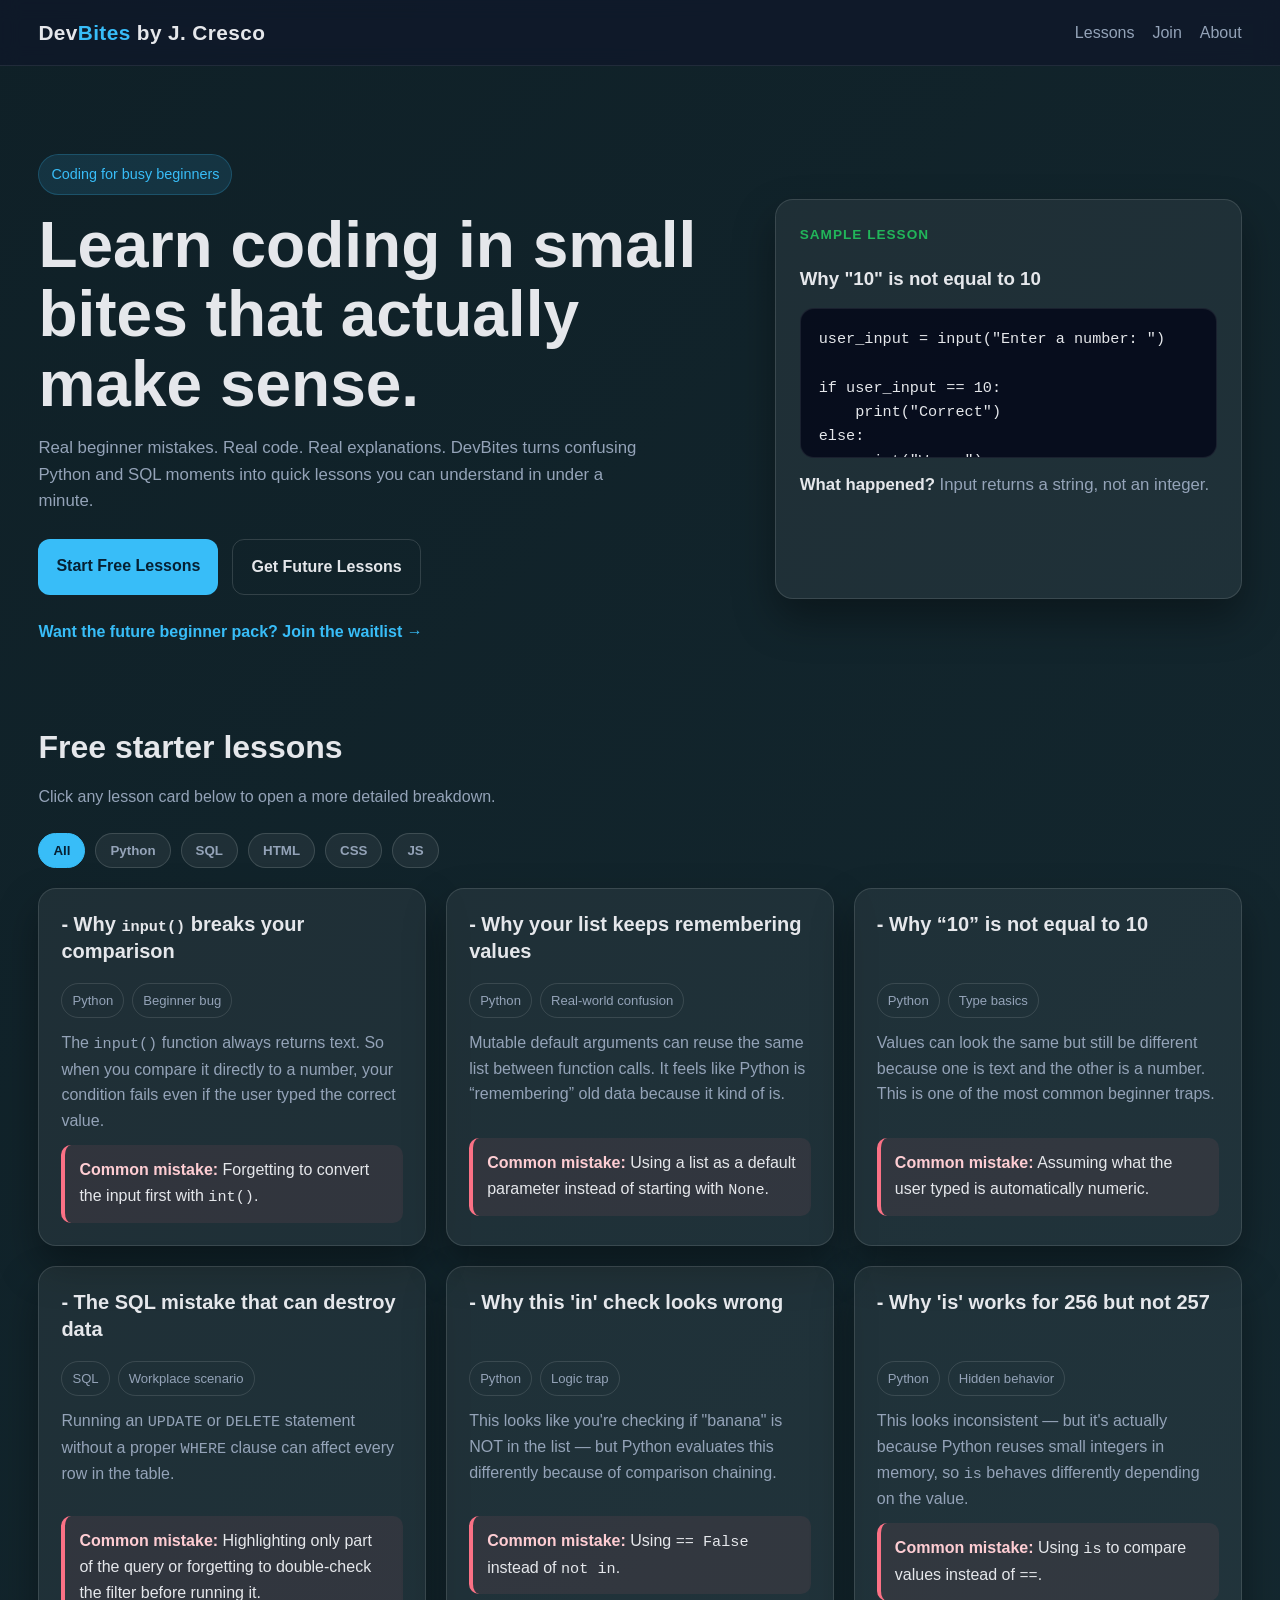
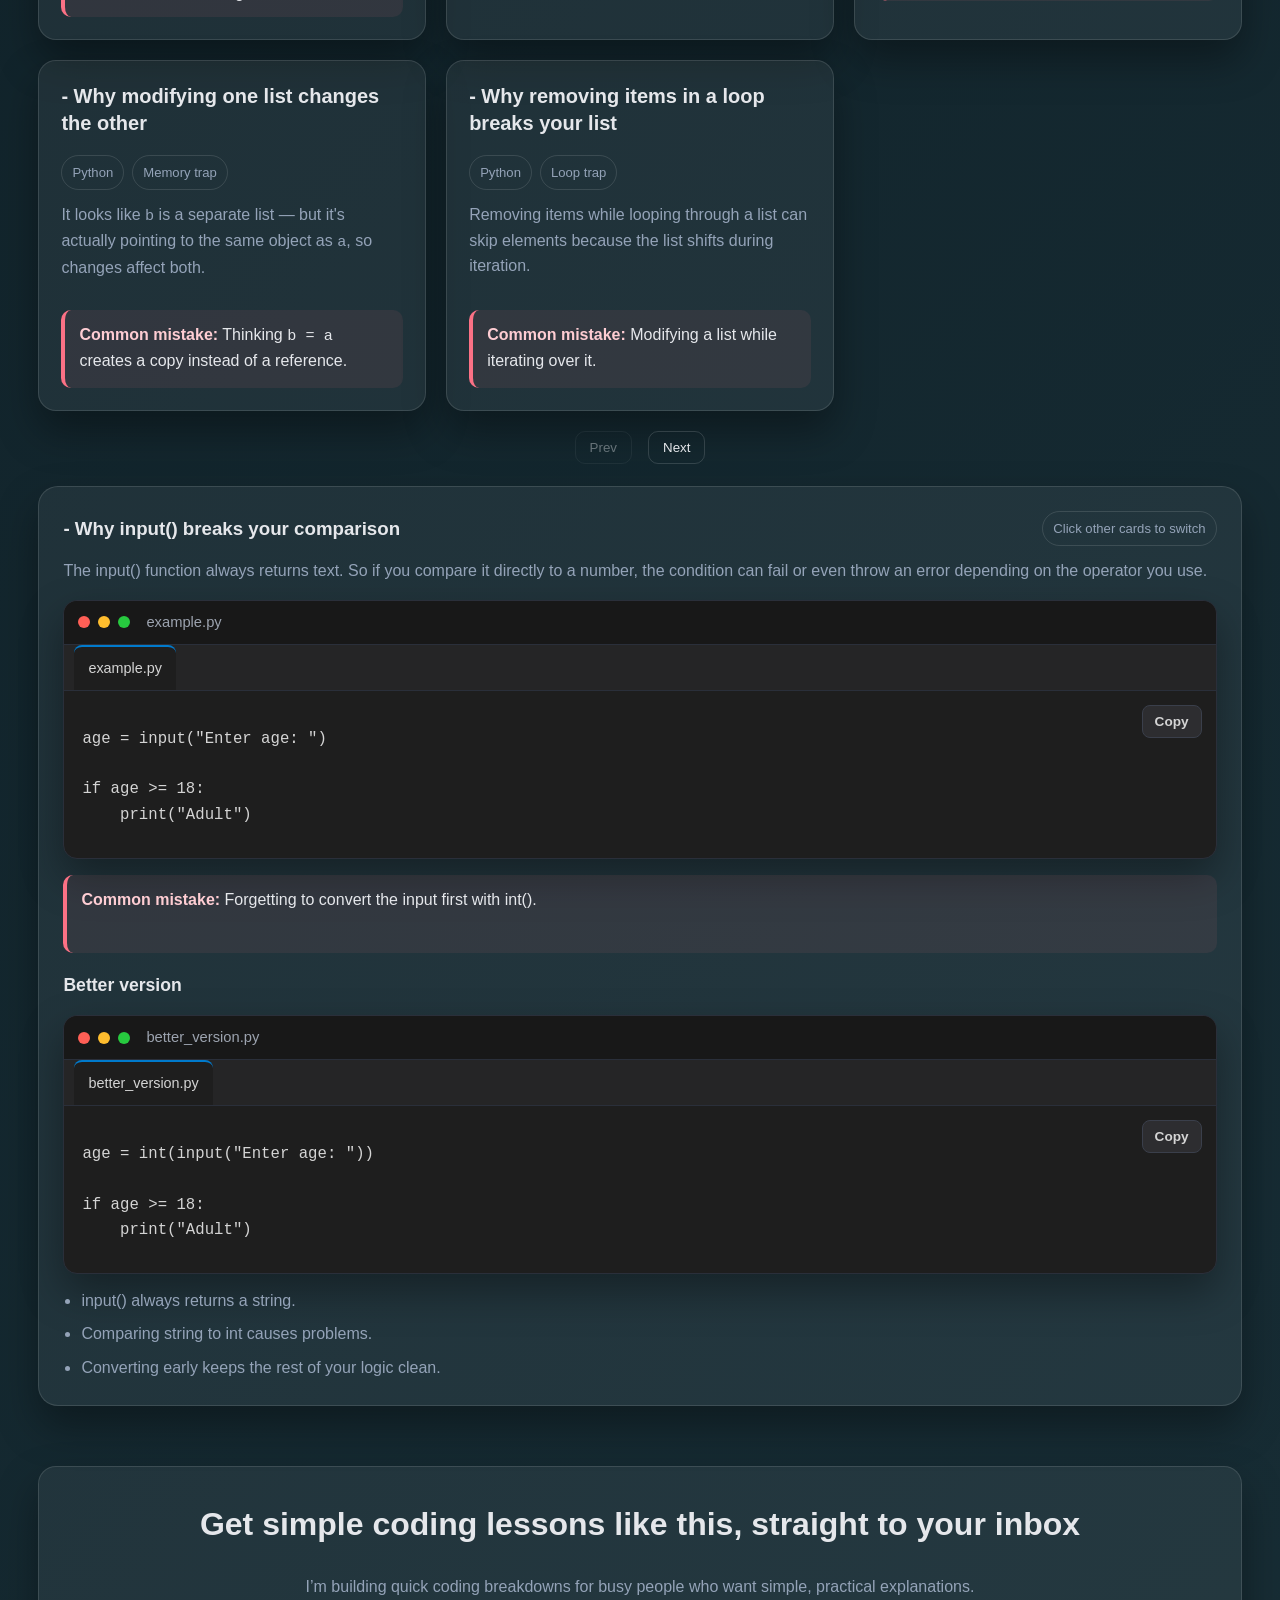
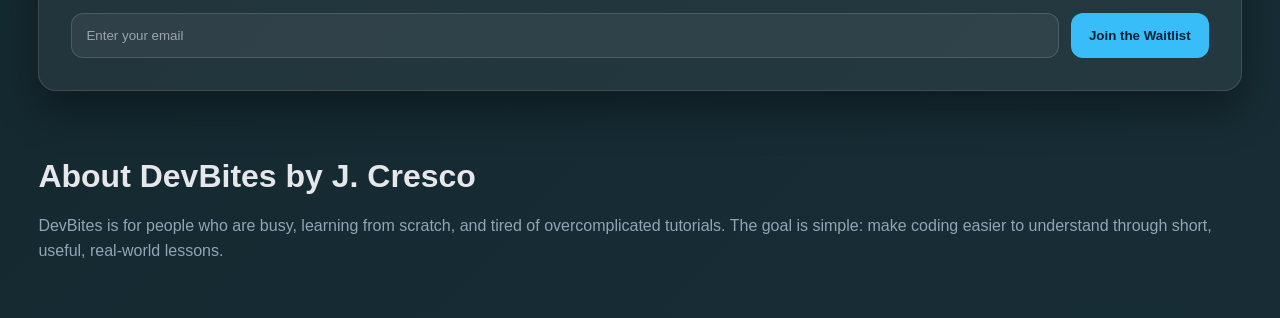
==== commit ab52ddb3: "Update index.html" ====
--- a/index.html
+++ b/index.html
@@ -415,7 +415,7 @@
   data-description="Buttons inside forms submit by default, causing page reloads."
   data-code="<form>\n  <button>Click me</button>\n</form>"
   data-mistake="Forgetting that button defaults to type='submit'."
-  data-fix="<form>\n  <button type=\"button\">Click me</button>\n</form>"
+  data-fix="<form>\n  <button type=&quot;button&quot;>Click me</button>\n</form>"
   data-points="Buttons default to submit.|Forms reload the page on submit.|Use type='button' for JS actions.">
 
   <h3>- Why your button refreshes the page</h3>
--- a/styles.css
+++ b/styles.css
@@ -9,7 +9,7 @@
       --danger: #fb7185;
       --shadow: 0 20px 40px rgba(0, 0, 0, 0.35);
       --radius: 18px;
-      --max: 1100px;
+      --max: 1400px;
     }
 
     * {
@@ -26,7 +26,7 @@
       font-family: Arial, Helvetica, sans-serif;
       background: linear-gradient(135deg, #0f2027, #203a43, #2c5364);
       background-size: 400% 400%;
-      color: #e5e7eb;;
+      color: #e5e7eb;
       line-height: 1.6;
     }
 
@@ -36,7 +36,7 @@
     }
 
     .container {
-      width: min(92%, var(--max));
+      width: min(94%, var(--max));
       margin: 0 auto;
     }
 
@@ -88,8 +88,8 @@
 
     .hero-grid {
       display: grid;
-      grid-template-columns: 1.15fr 0.85fr;
-      gap: 28px;
+      grid-template-columns: 1.2fr 0.8fr;
+  gap: 36px;
       align-items: center;
     }
 
@@ -163,26 +163,61 @@
     }
 
     .hero-card {
-      padding: 24px;
-    }
-
-    .mini-label {
-      color: var(--accent-2);
-      font-size: 0.85rem;
-      font-weight: 700;
-      margin-bottom: 10px;
-      text-transform: uppercase;
-      letter-spacing: 1px;
-    }
-
-    .code-demo {
-      position: relative;
-      background: rgba(2, 6, 23, 0.8);
-      border-radius: 14px;
-      padding: 18px;
-      overflow-x: auto;
-      border: 1px solid rgba(255,255,255,0.08);
-    }
+  height: 400px;
+  overflow: hidden;
+  position: relative;
+  padding: 24px;
+}
+
+.hero-desc {
+  margin-top: 14px;
+  margin-bottom: 0;
+  max-width: none;
+  color: var(--muted);
+  font-size: 0.95rem;
+}
+
+.hero-inner {
+  opacity: 1;
+  transition: opacity 0.6s ease;
+}
+
+.hero-inner.fade-out {
+  opacity: 0;
+}
+
+  .hero-card .mini-label {
+  display: block;
+  margin-bottom: 18px;
+  opacity: 0.9;
+  color: var(--accent-2);
+  font-size: 0.85rem;
+  font-weight: 700;
+  text-transform: uppercase;
+  letter-spacing: 1px;
+}
+
+.hero-card h3 {
+  margin-bottom: 14px;
+}
+
+  .code-demo {
+  position: relative;
+  background: rgba(2, 6, 23, 0.8);
+  border-radius: 14px;
+  padding: 18px;
+  border: 1px solid rgba(255,255,255,0.08);
+  height: 150px;
+  overflow: auto;
+}
+.code-demo pre {
+  margin: 0;
+}
+
+.code-demo code {
+  display: block;
+  white-space: pre;
+}
 
     .copy-btn {
       position: absolute;
@@ -234,7 +269,7 @@
 
     .grid {
       display: grid;
-      grid-template-columns: repeat(2, minmax(0, 1fr));
+      grid-template-columns: repeat(auto-fit, minmax(320px, 1fr));
       gap: 20px;
       align-items: stretch;
     }
@@ -545,18 +580,97 @@
 .pagination {
   margin-top: 20px;
   text-align: center;
+  display: flex;
+  justify-content: center;
+  align-items: center;
+  gap: 8px;
+  flex-wrap: wrap;
 }
 
 .pagination button {
-  padding: 8px 16px;
-  margin: 5px;
+  padding: 8px 14px;
   cursor: pointer;
   border-radius: 10px;
   background: transparent;
-      border: 1px solid rgba(255,255,255,0.14);
-      color: var(--text);
+  border: 1px solid rgba(255,255,255,0.14);
+  color: var(--text);
 }
 
 .pagination button:hover{
   background-color: #062033;
 }
+
+.pagination button:disabled {
+  opacity: 0.4;
+  cursor: not-allowed;
+}
+
+.pagination .active-page {
+  background: var(--accent);
+  color: #062033;
+  border-color: var(--accent);
+}
+
+#page-numbers {
+  display: flex;
+  gap: 6px;
+}
+
+.detail-box {
+  transition: opacity 0.45s ease, transform 0.45s ease;
+}
+
+.detail-box.is-changing {
+  opacity: 0;
+  transform: translateY(10px);
+}
+
+.cta-join-box {
+  background: var(--card);
+  border: 1px solid var(--card-border);
+  border-radius: var(--radius);
+  box-shadow: var(--shadow);
+  padding: 32px;
+  text-align: center;
+  display: grid;
+  gap: 14px;
+}
+
+.cta-sub {
+  color: var(--muted);
+  max-width: 800px;
+  margin: 0 auto;
+}
+
+.cta-join-box form {
+  justify-content: center;
+}
+
+.lesson-tabs {
+  display: flex;
+  gap: 10px;
+  flex-wrap: wrap;
+  margin: 20px 0;
+}
+
+.tab-filter {
+  padding: 9px 14px;
+  border-radius: 999px;
+  border: 1px solid rgba(255,255,255,0.14);
+  background: rgba(255,255,255,0.06);
+  color: var(--muted);
+  cursor: pointer;
+  font-weight: 700;
+  transition: 0.2s ease;
+}
+
+.tab-filter:hover {
+  color: var(--text);
+  border-color: rgba(56, 189, 248, 0.4);
+}
+
+.tab-filter.active-tab {
+  background: var(--accent);
+  color: #062033;
+  border-color: var(--accent);
+}
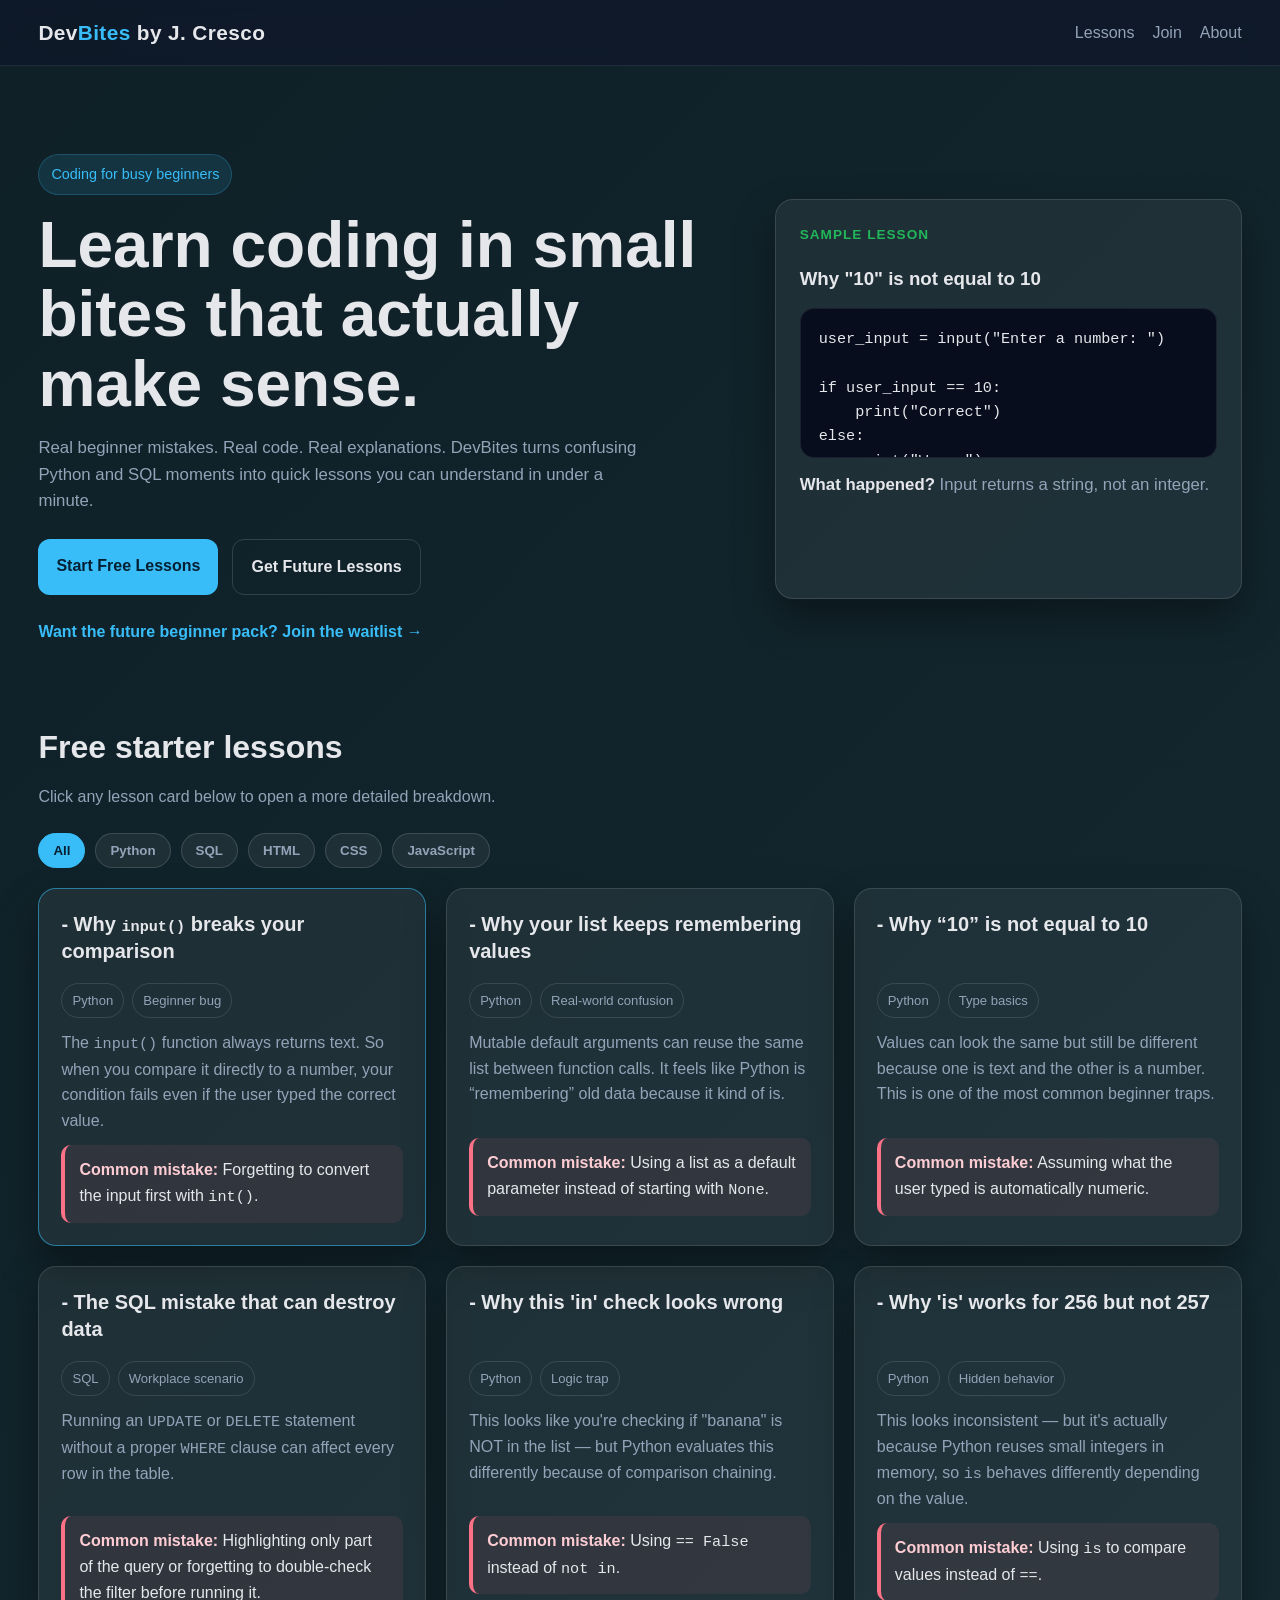
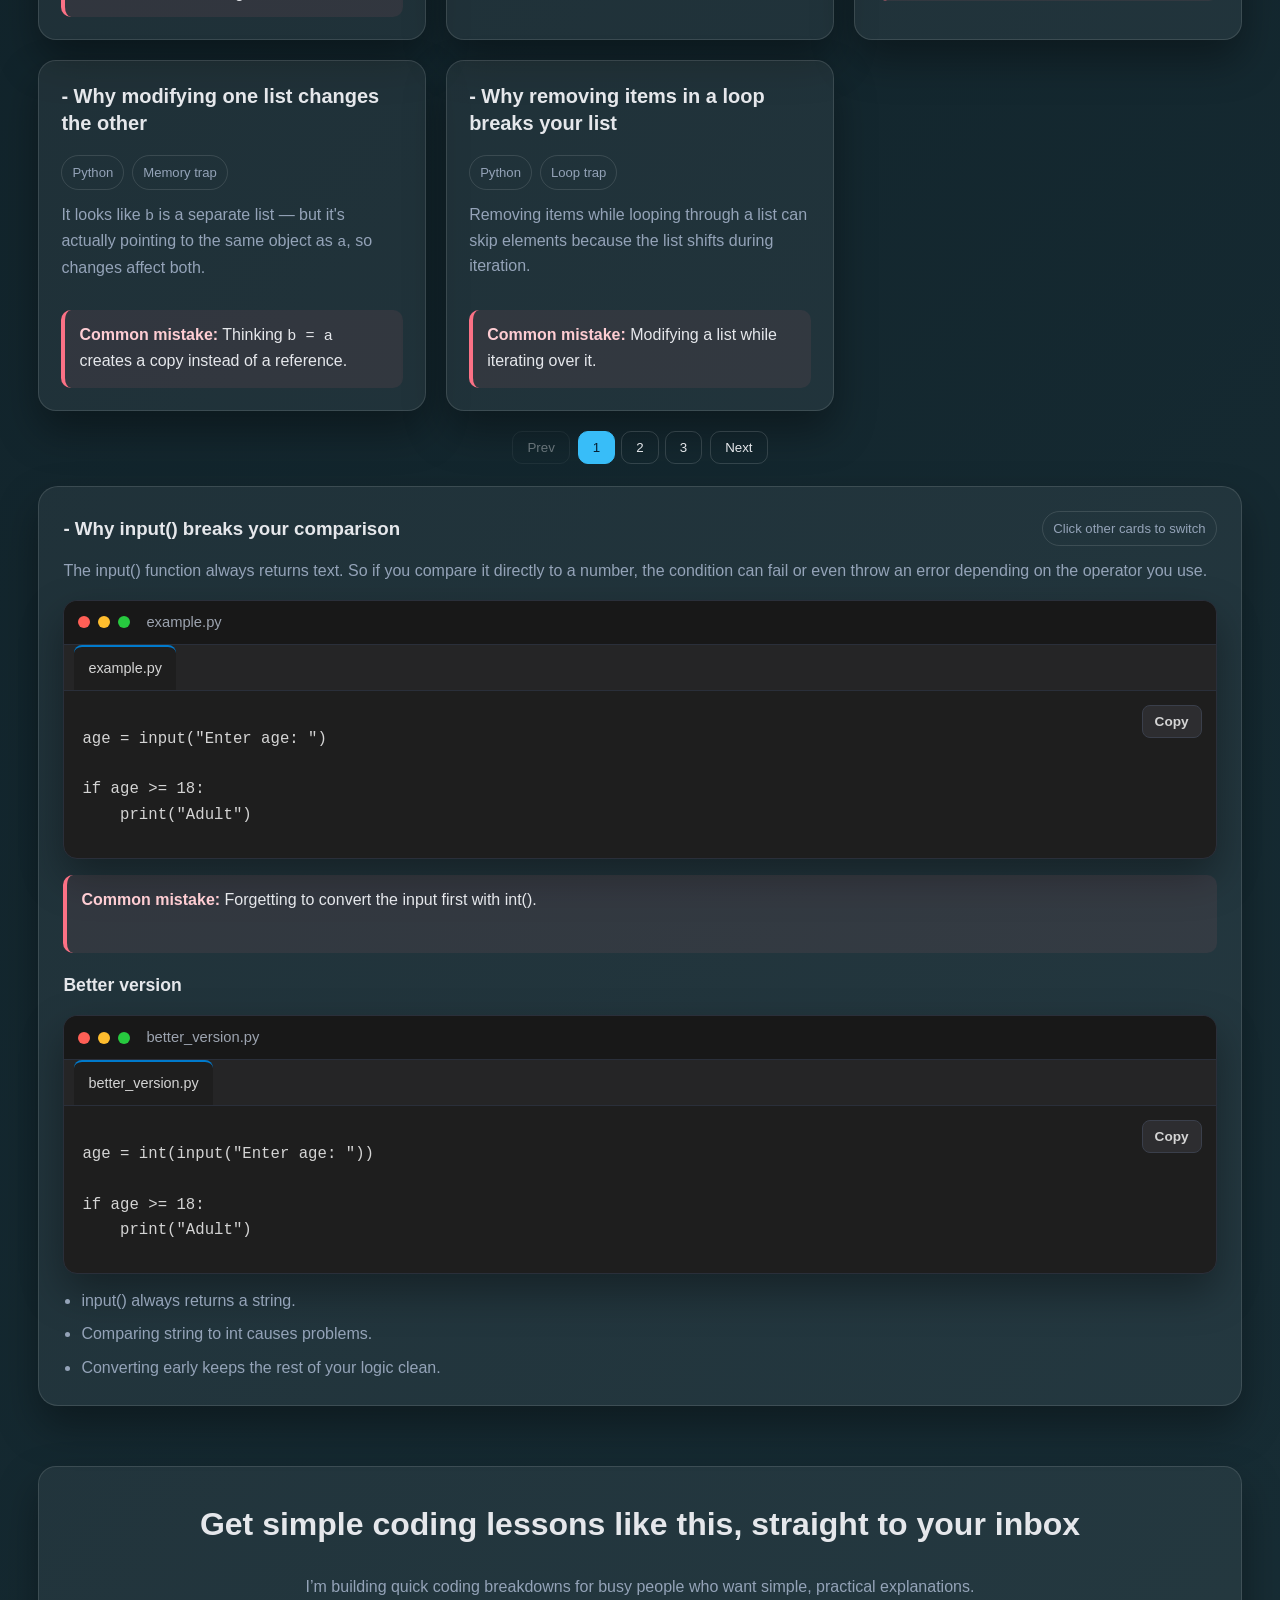
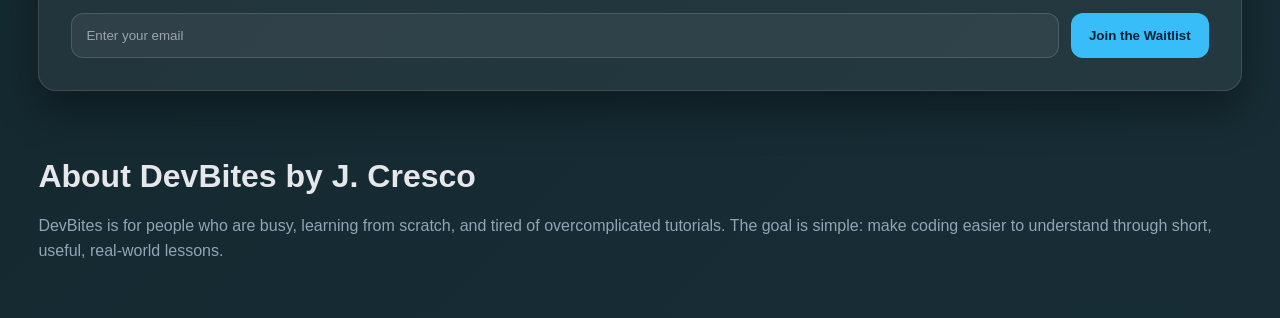
==== commit ec6cb802: "Update index.html" ====
--- a/index.html
+++ b/index.html
@@ -61,7 +61,7 @@
   <button class="tab-filter" data-filter="sql">SQL</button>
   <button class="tab-filter" data-filter="html">HTML</button>
   <button class="tab-filter" data-filter="css">CSS</button>
-  <button class="tab-filter" data-filter="js">JS</button>
+  <button class="tab-filter" data-filter="js">JavaScript</button>
 </div>
 
     <div class="grid" id="card-container">
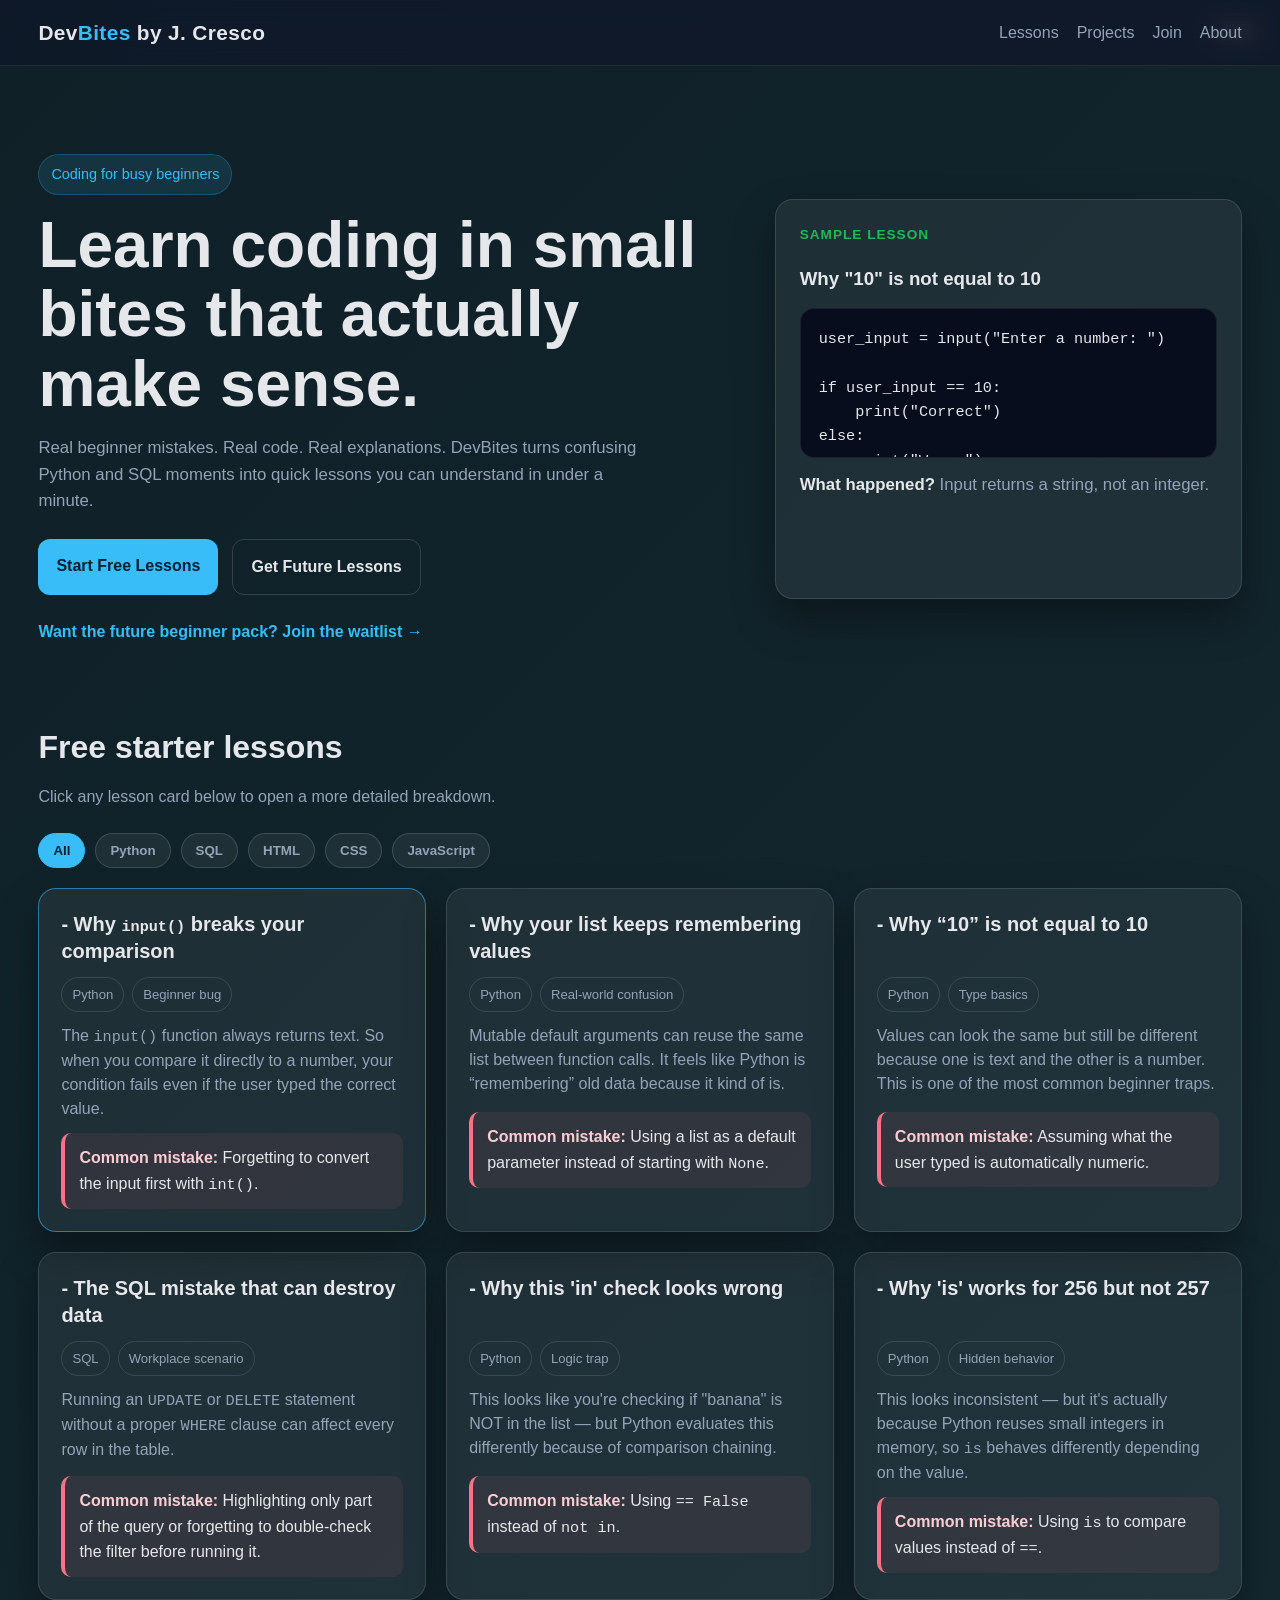
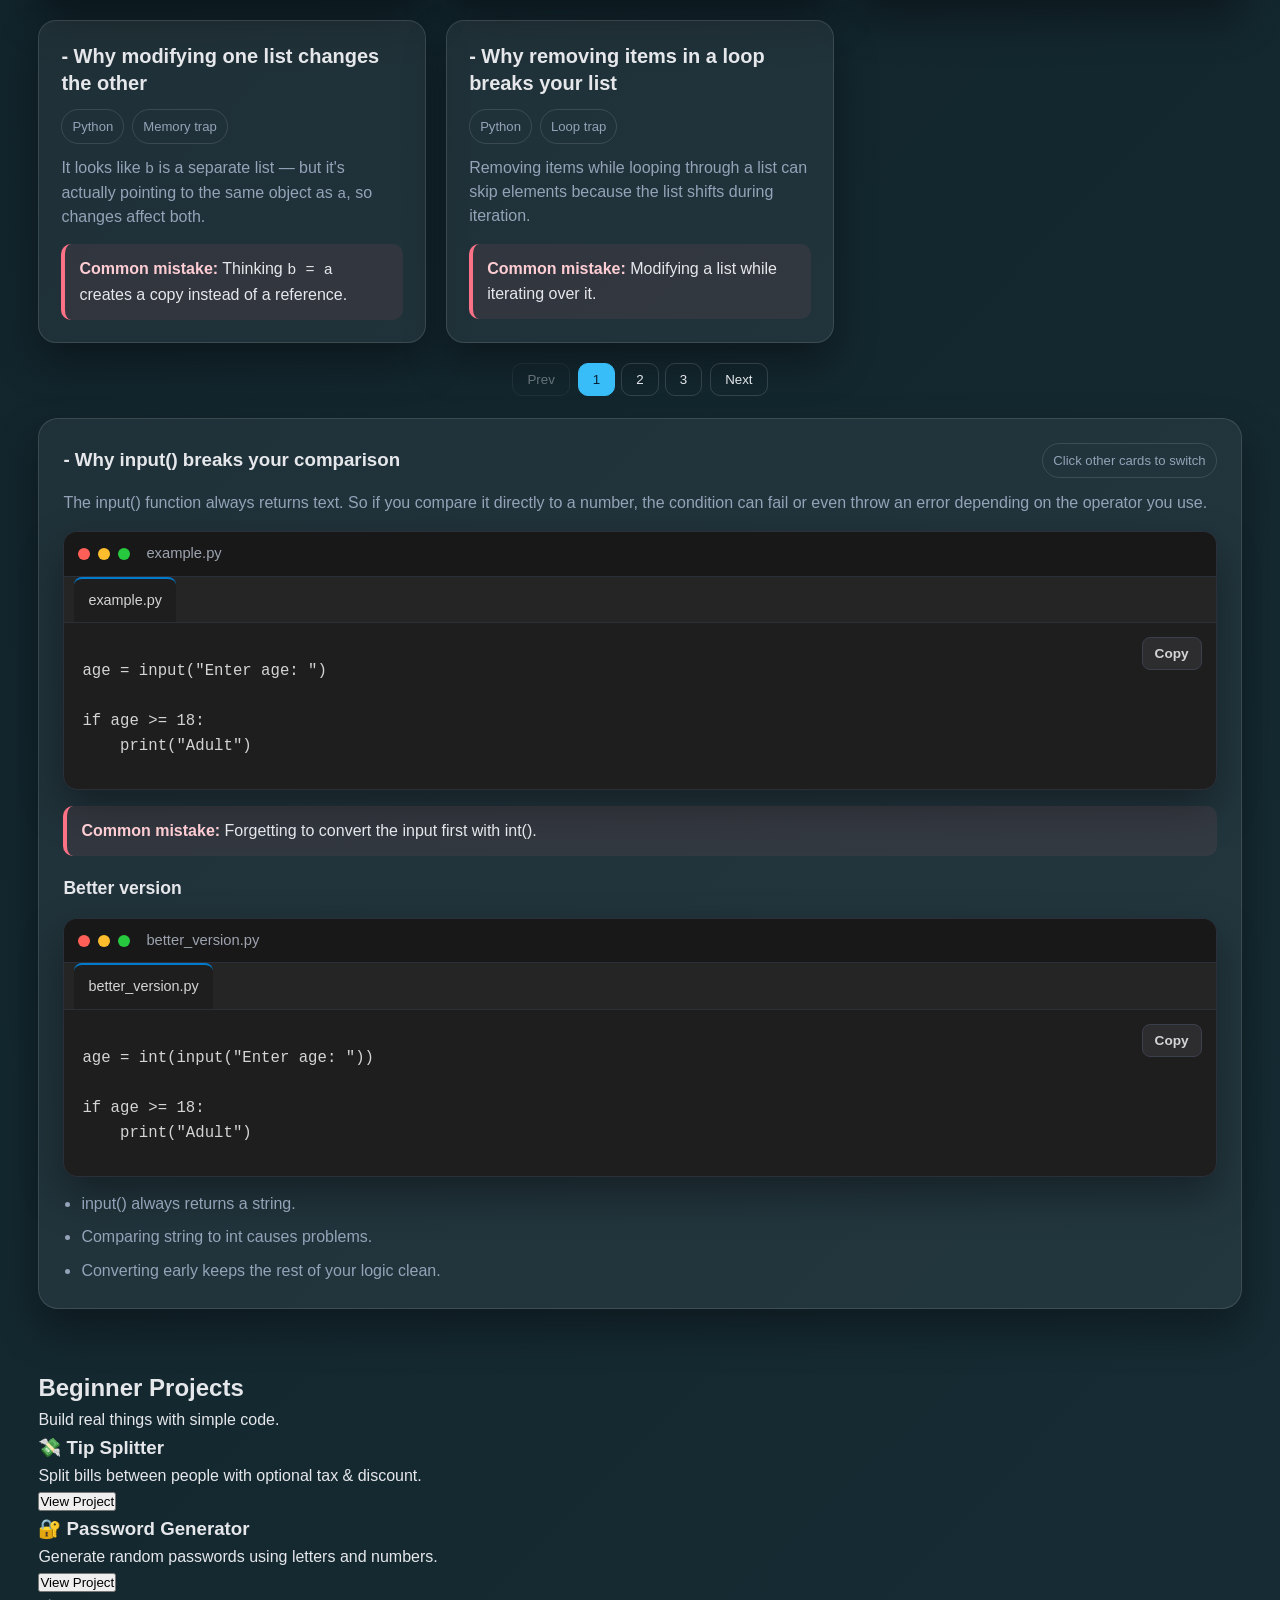
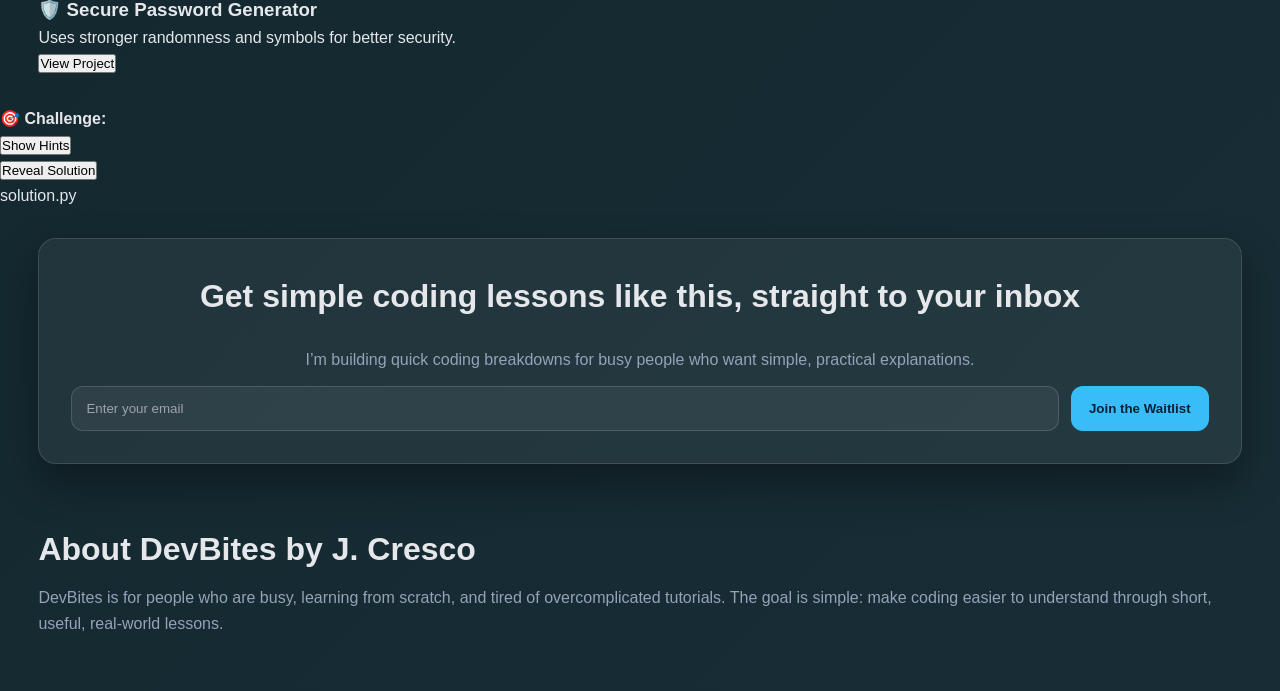
==== commit 79782934: "Update index.html" ====
--- a/index.html
+++ b/index.html
@@ -12,6 +12,7 @@
     <a href="#home" class="logo">Dev<span>Bites</span> by J. Cresco</a>
     <div class="nav-links">
       <a href="#lessons">Lessons</a>
+      <a href="#projects">Projects</a>
       <a href="#join">Join</a>
       <a href="#about">About</a>
     </div>
@@ -587,6 +588,57 @@
 </div>
 </section>
 
+<section id="projects" class="projects">
+  <div class="container">
+    <h2>Beginner Projects</h2>
+    <p>Build real things with simple code.</p>
+
+    <div class="project-grid">
+
+      <div class="project-card">
+        <h3>💸 Tip Splitter</h3>
+        <p>Split bills between people with optional tax & discount.</p>
+        <button onclick="openProject('tip')">View Project</button>
+      </div>
+
+      <div class="project-card">
+        <h3>🔐 Password Generator</h3>
+        <p>Generate random passwords using letters and numbers.</p>
+        <button onclick="openProject('password')">View Project</button>
+      </div>
+
+      <div class="project-card">
+        <h3>🛡️ Secure Password Generator</h3>
+        <p>Uses stronger randomness and symbols for better security.</p>
+        <button onclick="openProject('secure-password')">View Project</button>
+      </div>
+
+    </div>
+  </div>
+</section>
+
+<div id="project-viewer" class="project-viewer hidden">
+  <h2 id="project-title"></h2>
+  <p id="project-description"></p>
+
+  <h4>🎯 Challenge:</h4>
+  <p id="project-challenge"></p>
+
+  <button id="show-hints-btn">Show Hints</button>
+  <ul id="project-hints" class="hidden"></ul>
+
+  <button id="show-code-btn">Reveal Solution</button>
+
+  <!-- 🔥 SAME STYLE AS CARDS -->
+  <div id="code-block" class="hidden code-container">
+    <div class="code-header">
+      <span>solution.py</span>
+      <button class="copy-btn" data-copy-target="project-code">Copy</button>
+    </div>
+    <pre><code id="project-code"></code></pre>
+  </div>
+</div>
+
 <section id="join">
   <div class="container">
     <div class="cta-join-box">
--- a/styles.css
+++ b/styles.css
@@ -275,13 +275,13 @@
     }
 
     .card {
-      padding: 22px;
-      transition: transform 0.2s ease, border-color 0.2s ease;
-      cursor: pointer;
-      display: flex;
-      flex-direction: column;
-      height: 100%;
-    }
+  padding: 22px;
+  transition: transform 0.2s ease, border-color 0.2s ease;
+  cursor: pointer;
+  display: flex;
+  flex-direction: column;
+  height: 100%;
+}
 
     .card:hover {
       transform: translateY(-5px);
@@ -294,20 +294,20 @@
     }
 
     .card h3 {
-      font-size: 1.25rem;
+  font-size: 1.25rem;
   margin: 0 0 8px;
-  min-height: 64px;
+  min-height: 58px;
   line-height: 1.35;
-    }
+}
 
     .lesson-meta {
-      display: flex;
+  display: flex;
   gap: 8px;
   flex-wrap: wrap;
   align-items: center;
   margin: 0 0 12px;
   min-height: 34px;
-    }
+}
 
     .pill {
       display: inline-block;
@@ -319,20 +319,19 @@
     }
 
     .lesson-text {
-      color: var(--muted);
-      margin: 0 0 12px;
-  min-height: 96px;
-  line-height: 1.6;
-    }
+  color: var(--muted);
+  margin: 0 0 12px;
+  min-height: 76px;
+  line-height: 1.5;
+}   
 
     .mistake {
-      margin-top: auto;
+  margin-top: auto;
   padding: 12px 14px;
   border-left: 4px solid var(--danger);
   background: rgba(251, 113, 133, 0.08);
   border-radius: 10px;
-  min-height: 78px;
-    }
+}
 
     .mistake strong {
       color: #fecdd3;
